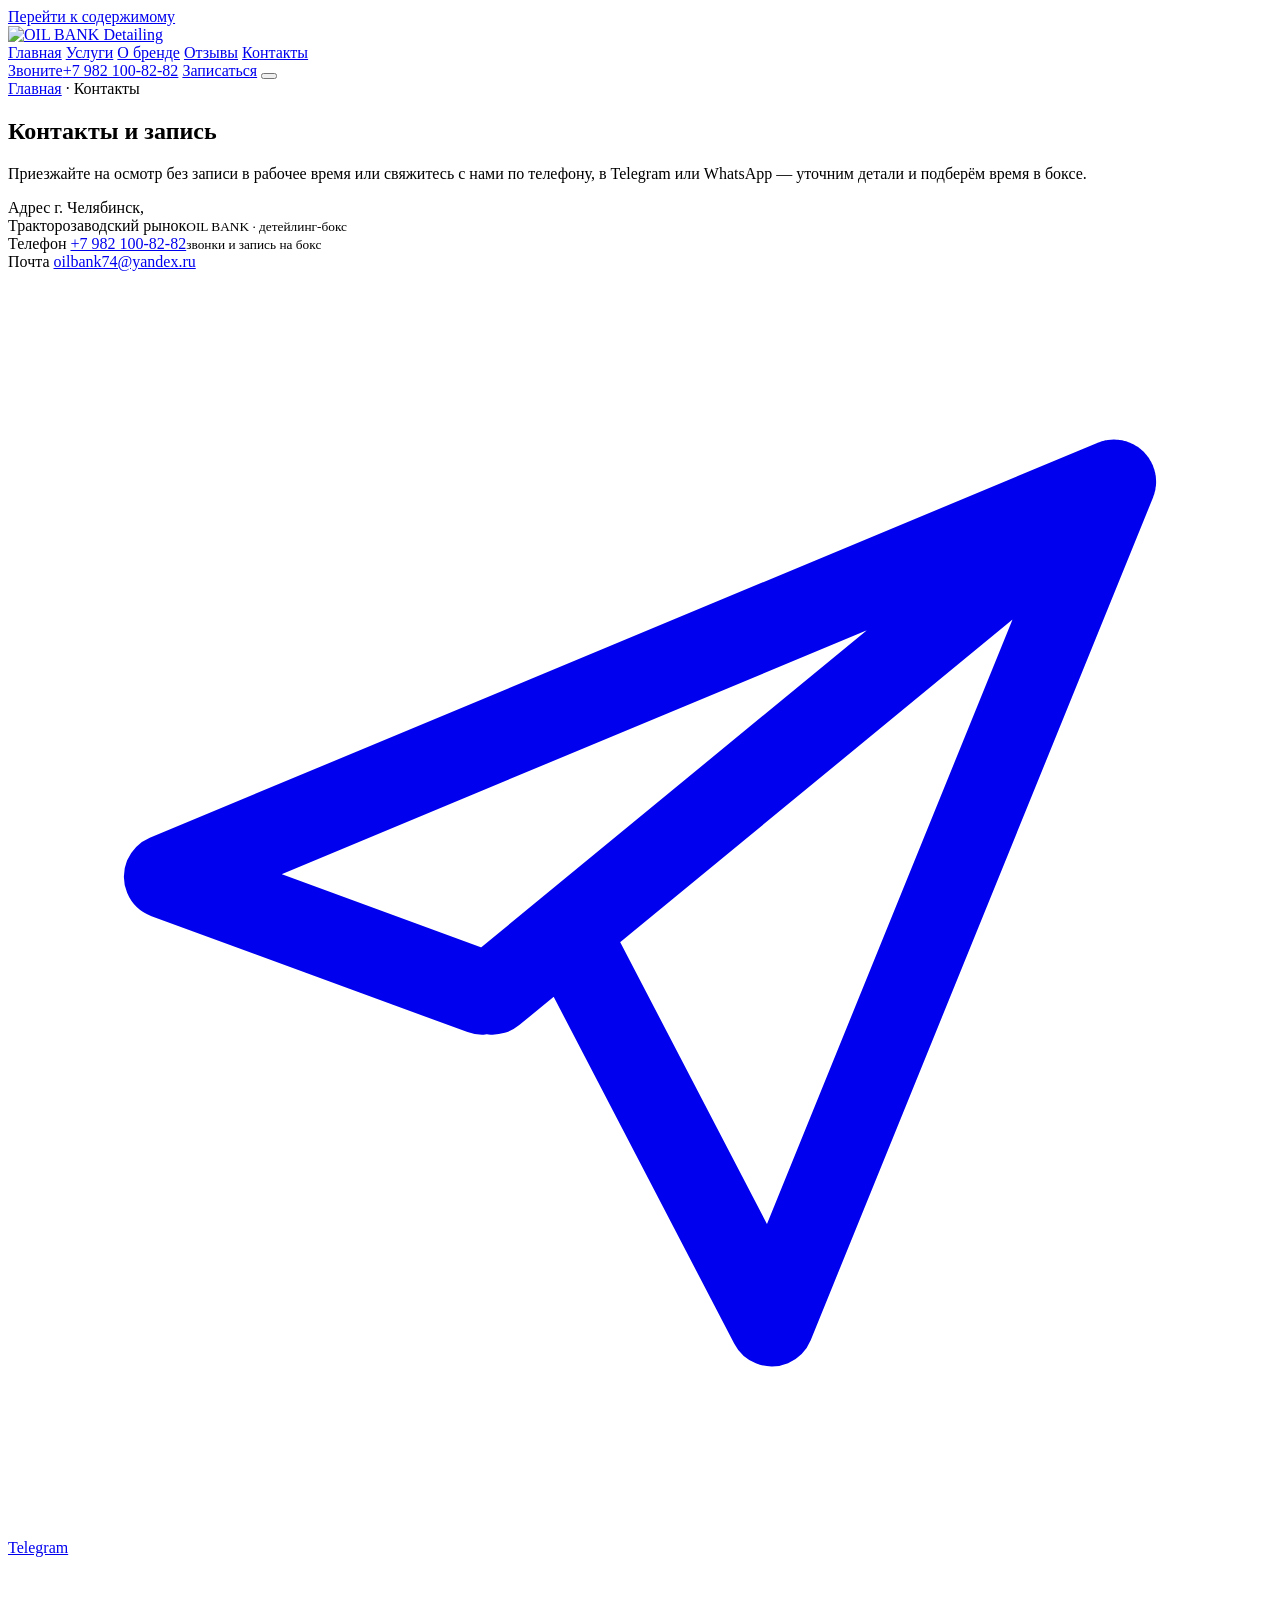
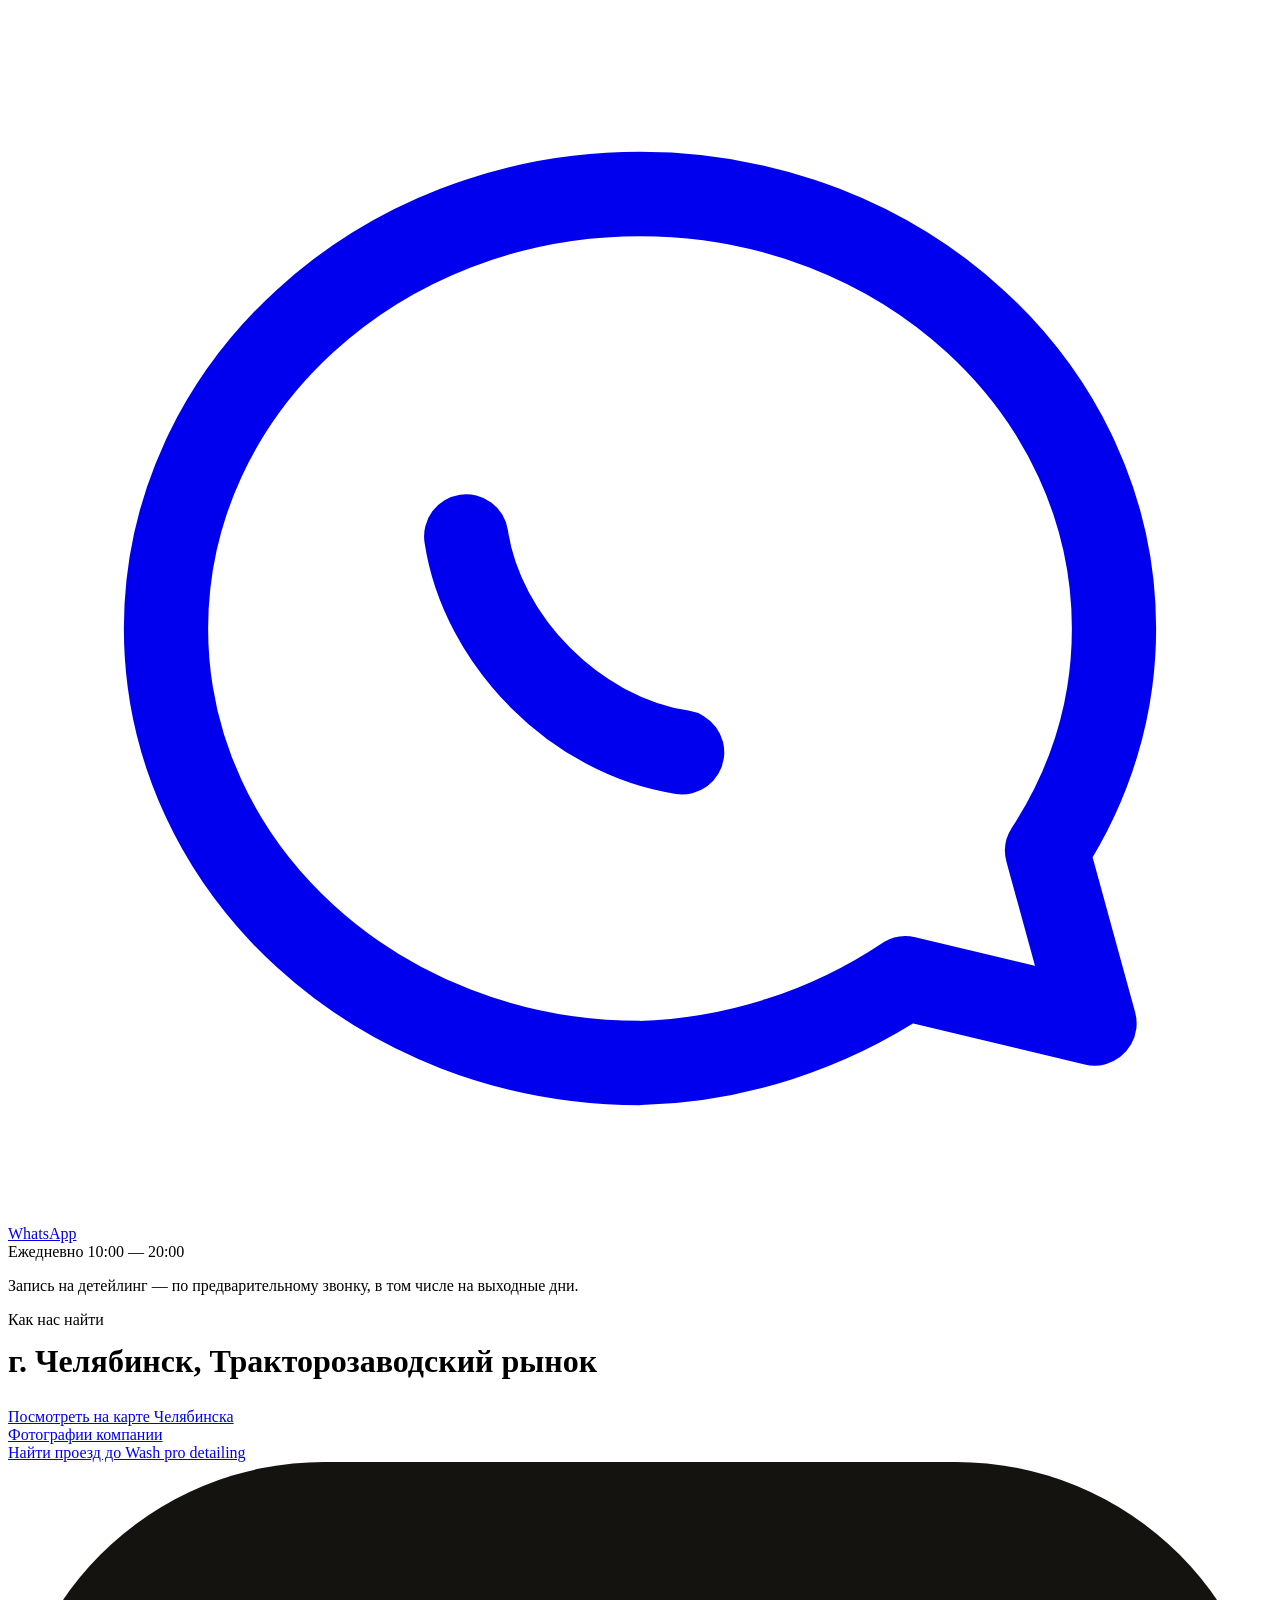
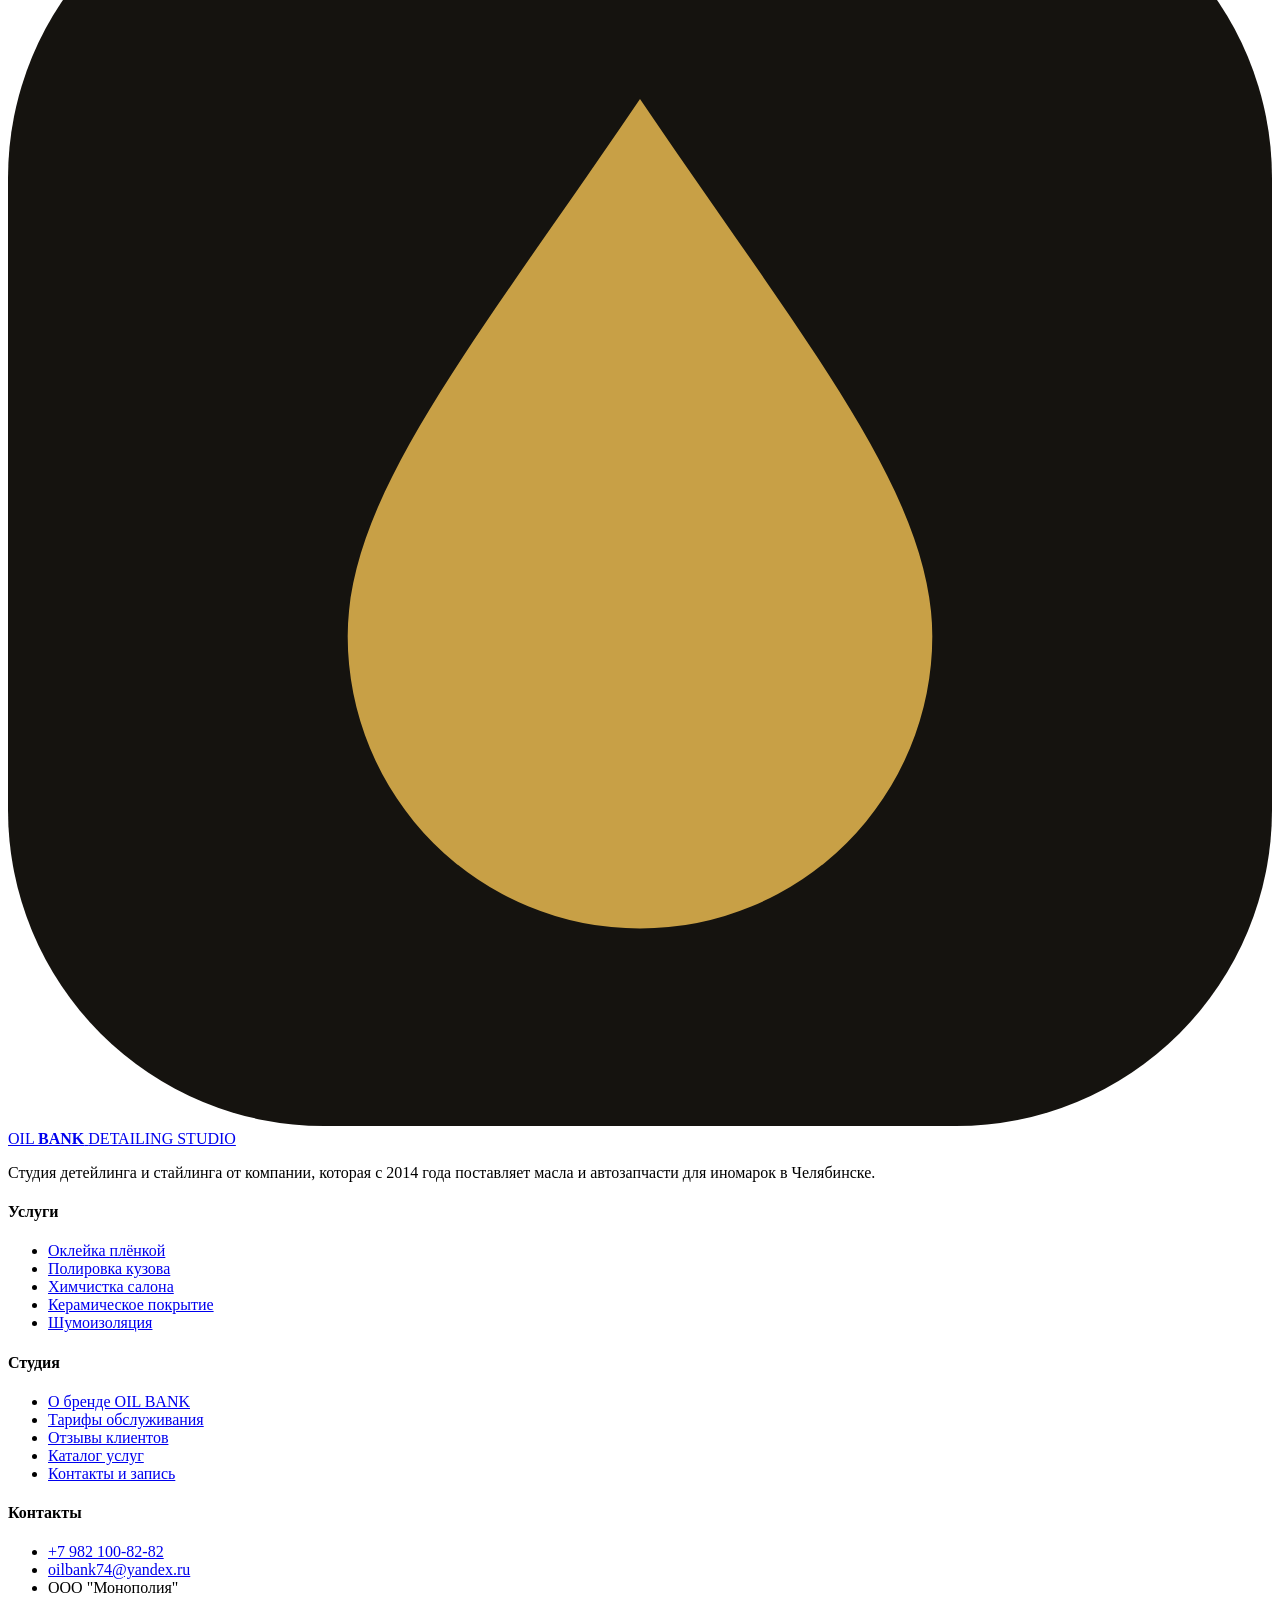
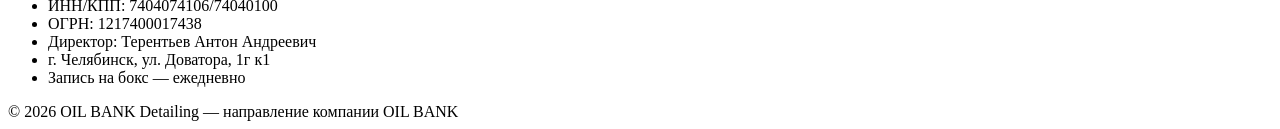
==== contacts.html @ 628fff21 "Add files via upload" ====
<!doctype html>
<html lang="ru">
<head>
<meta charset="UTF-8">
<meta name="viewport" content="width=device-width, initial-scale=1">
<title>Контакты и запись — OIL BANK Detailing, Челябинск</title>
<meta name="description" content="OIL BANK Detailing в Челябинске: адрес, телефон, режим работы и мессенджеры для записи на оклейку плёнкой, полировку, химчистку, керамику или шумоизоляцию.">
<link rel="icon" href="data:image/svg+xml,%3Csvg xmlns='http://www.w3.org/2000/svg' viewBox='0 0 32 32'%3E%3Crect width='32' height='32' rx='8' fill='%230a0a0b'/%3E%3Cpath d='M16 6c4.2 6.2 7.4 10 7.4 13.6a7.4 7.4 0 1 1-14.8 0C8.6 16 11.8 12.2 16 6Z' fill='%23c8a046'/%3E%3C/svg%3E">
<link rel="preconnect" href="https://fonts.googleapis.com">
<link rel="preconnect" href="https://fonts.gstatic.com" crossorigin>
<link href="https://fonts.googleapis.com/css2?family=Big+Shoulders+Display:wght@600;700;800&family=JetBrains+Mono:wght@400;500&family=Manrope:wght@400;500;600;700&display=swap" rel="stylesheet">
<link rel="stylesheet" href="css/style.css">
</head>
<body>
<a class="visually-hidden" href="#main">Перейти к содержимому</a>

<header class="site-header">
  <div class="container nav-row">
    <a class="brand" href="index.html" aria-label="OIL BANK Detailing — на главную">
      <img src="images/logo.jpg" alt="OIL BANK Detailing" class="brand-logo-img">
    </a>

    <nav class="main-nav" aria-label="Основная навигация">
      <a href="index.html">Главная</a>
      <a href="services.html">Услуги</a>
      <a href="index.html#heritage">О бренде</a>
      <a href="index.html#reviews">Отзывы</a>
      <a href="contacts.html" class="is-current">Контакты</a>
    </nav>

    <div class="head-actions">
      <a class="head-phone" href="tel:+79821008282"><span>Звоните</span>+7 982 100-82-82</a>
      <a class="btn btn-primary btn-small" href="#connect">Записаться</a>
      <button class="nav-toggle" aria-label="Открыть меню" aria-expanded="false">
        <span></span>
      </button>
    </div>
  </div>
</header>

<main id="main">

  <section class="page-hero">
    <div class="container">
      <span class="crumb"><a href="index.html">Главная</a> · Контакты</span>
      <h1>Контакты и запись</h1>
      <p class="lede">Приезжайте на осмотр без записи в рабочее время или свяжитесь с нами по телефону, в Telegram или WhatsApp — уточним детали и подберём время в боксе.</p>
    </div>
  </section>

  <section class="contacts-section">
    <div class="container contacts-grid">

      <div id="connect">
        <div class="contact-list">
          <div class="row">
            <span class="label">Адрес</span>
            <span class="val">г. Челябинск,<br>​Тракторозаводский рынок<small>OIL BANK · детейлинг-бокс</small></span>
          </div>
          <div class="row">
            <span class="label">Телефон</span>
            <span class="val"><a href="tel:+79821008282">+7 982 100-82-82</a><small>звонки и запись на бокс</small></span>
          </div>
          <div class="row">
            <span class="label">Почта</span>
            <span class="val"><a href="mailto:oilbank74@yandex.ru">oilbank74@yandex.ru</a></span>
          </div>
        </div>

        <div class="messenger-links">
          <a class="messenger-btn" href="https://t.me/+79821008282" target="_blank" rel="noopener" aria-label="Написать в Telegram">
            <svg viewBox="0 0 24 24" fill="none" aria-hidden="true"><path d="M21 4 3 11.5l6 2.2M21 4 14.5 20l-3.8-7.3M21 4 9.2 13.7" stroke="currentColor" stroke-width="1.6" stroke-linecap="round" stroke-linejoin="round"/></svg>
            <span>Telegram</span>
          </a>
          <a class="messenger-btn" href="https://wa.me/79821008282" target="_blank" rel="noopener" aria-label="Написать в WhatsApp">
            <svg viewBox="0 0 24 24" fill="none" aria-hidden="true"><path d="M12 21c-4.97 0-9-3.69-9-8.25S7.03 4.5 12 4.5s9 3.69 9 8.25c0 1.54-.46 2.98-1.27 4.22l.9 3.28-3.59-.86A9.6 9.6 0 0 1 12 21Z" stroke="currentColor" stroke-width="1.6" stroke-linejoin="round"/><path d="M8.7 11c.3 2 2.1 3.8 4.1 4.1" stroke="currentColor" stroke-width="1.6" stroke-linecap="round"/></svg>
            <span>WhatsApp</span>
          </a>
        </div>

        <div class="hours-table">
          <div class="row"><span class="day">Ежедневно </span><span class="time">10:00 — 20:00</span></div>
        </div>
        <p class="map-caption">Запись на детейлинг — по предварительному звонку, в том числе на выходные дни.</p>
      </div>

      <div class="contact-map-panel">
        <span class="eyebrow">Как нас найти</span>
        <h2 style="margin-top:14px;font-size:clamp(24px,3vw,32px);">г. Челябинск, ​Тракторозаводский рынок</h2>

        <div class="map-frame" style="margin-top:28px;">
          <a class="dg-widget-link" href="http://2gis.ru/chelyabinsk/firm/70000001047878276/center/61.456786,55.165104/zoom/16?utm_medium=widget-source&utm_campaign=firmsonmap&utm_source=bigMap">Посмотреть на карте Челябинска</a><div class="dg-widget-link"><a href="http://2gis.ru/chelyabinsk/firm/70000001047878276/photos/70000001047878276/center/61.456786,55.165104/zoom/17?utm_medium=widget-source&utm_campaign=firmsonmap&utm_source=photos">Фотографии компании</a></div><div class="dg-widget-link"><a href="http://2gis.ru/chelyabinsk/center/61.456786,55.165104/zoom/16/routeTab/rsType/bus/to/61.456786,55.165104╎Wash pro detailing?utm_medium=widget-source&utm_campaign=firmsonmap&utm_source=route">Найти проезд до Wash pro detailing</a></div><script charset="utf-8" src="https://widgets.2gis.com/js/DGWidgetLoader.js"></script><script charset="utf-8">new DGWidgetLoader({"width":640,"height":600,"borderColor":"#a3a3a3","pos":{"lat":55.165104,"lon":61.456786,"zoom":16},"opt":{"city":"chelyabinsk"},"org":[{"id":"70000001047878276"}]});</script><noscript style="color:#c00;font-size:16px;font-weight:bold;">Виджет карты использует JavaScript. Включите его в настройках вашего браузера.</noscript>
        </div>

    </div>
  </section>

</main>

<footer class="site-footer">
  <div class="container">
    <div class="footer-grid">
      <div class="footer-brand">
        <a class="brand" href="index.html" aria-label="OIL BANK Detailing — на главную">
          <svg class="brand-mark" viewBox="0 0 32 32" xmlns="http://www.w3.org/2000/svg" aria-hidden="true">
            <rect width="32" height="32" rx="8" fill="#15130f"/>
            <path d="M16 6c4.2 6.2 7.4 10 7.4 13.6a7.4 7.4 0 1 1-14.8 0C8.6 16 11.8 12.2 16 6Z" fill="#c8a046"/>
          </svg>
          <span class="brand-text">
            <span class="brand-name">OIL <b>BANK</b></span>
            <span class="brand-tag">DETAILING STUDIO</span>
          </span>
        </a>
        <p>Студия детейлинга и стайлинга от компании, которая с 2014 года поставляет масла и автозапчасти для иномарок в Челябинске.</p>
      </div>

      <div class="footer-col">
        <h4>Услуги</h4>
        <ul>
          <li><a href="services.html#wrap">Оклейка плёнкой</a></li>
          <li><a href="services.html#polish">Полировка кузова</a></li>
          <li><a href="services.html#dryclean">Химчистка салона</a></li>
          <li><a href="services.html#ceramic">Керамическое покрытие</a></li>
          <li><a href="services.html#sound">Шумоизоляция</a></li>
        </ul>
      </div>

      <div class="footer-col">
        <h4>Студия</h4>
        <ul>
          <li><a href="index.html#heritage">О бренде OIL BANK</a></li>
          <li><a href="index.html#tariffs">Тарифы обслуживания</a></li>
          <li><a href="index.html#reviews">Отзывы клиентов</a></li>
          <li><a href="services.html">Каталог услуг</a></li>
          <li><a href="contacts.html">Контакты и запись</a></li>
        </ul>
      </div>

      <div class="footer-col">
        <h4>Контакты</h4>
        <ul>
          <li class="accent"><a href="tel:+79821008282">+7 982 100-82-82</a></li>
          <li><a href="mailto:oilbank74@yandex.ru">oilbank74@yandex.ru</a></li>
          <li >ООО "Монополия"</li>
          <li>ИНН/КПП: 7404074106/74040100</li>
          <li>ОГРН: 1217400017438</li>
          <li>Директор: Терентьев Антон Андреевич</li>
          <li>г. Челябинск, ул. Доватора, 1г к1</li>
          <li>Запись на бокс — ежедневно</li>
        </ul>
      </div>
    </div>

    <div class="foot-bottom">
      <span>© <span data-year>2026</span> OIL BANK Detailing — направление компании OIL BANK</span>
    </div>
  </div>
</footer>

<script src="js/main.js"></script>
</body>
</html>
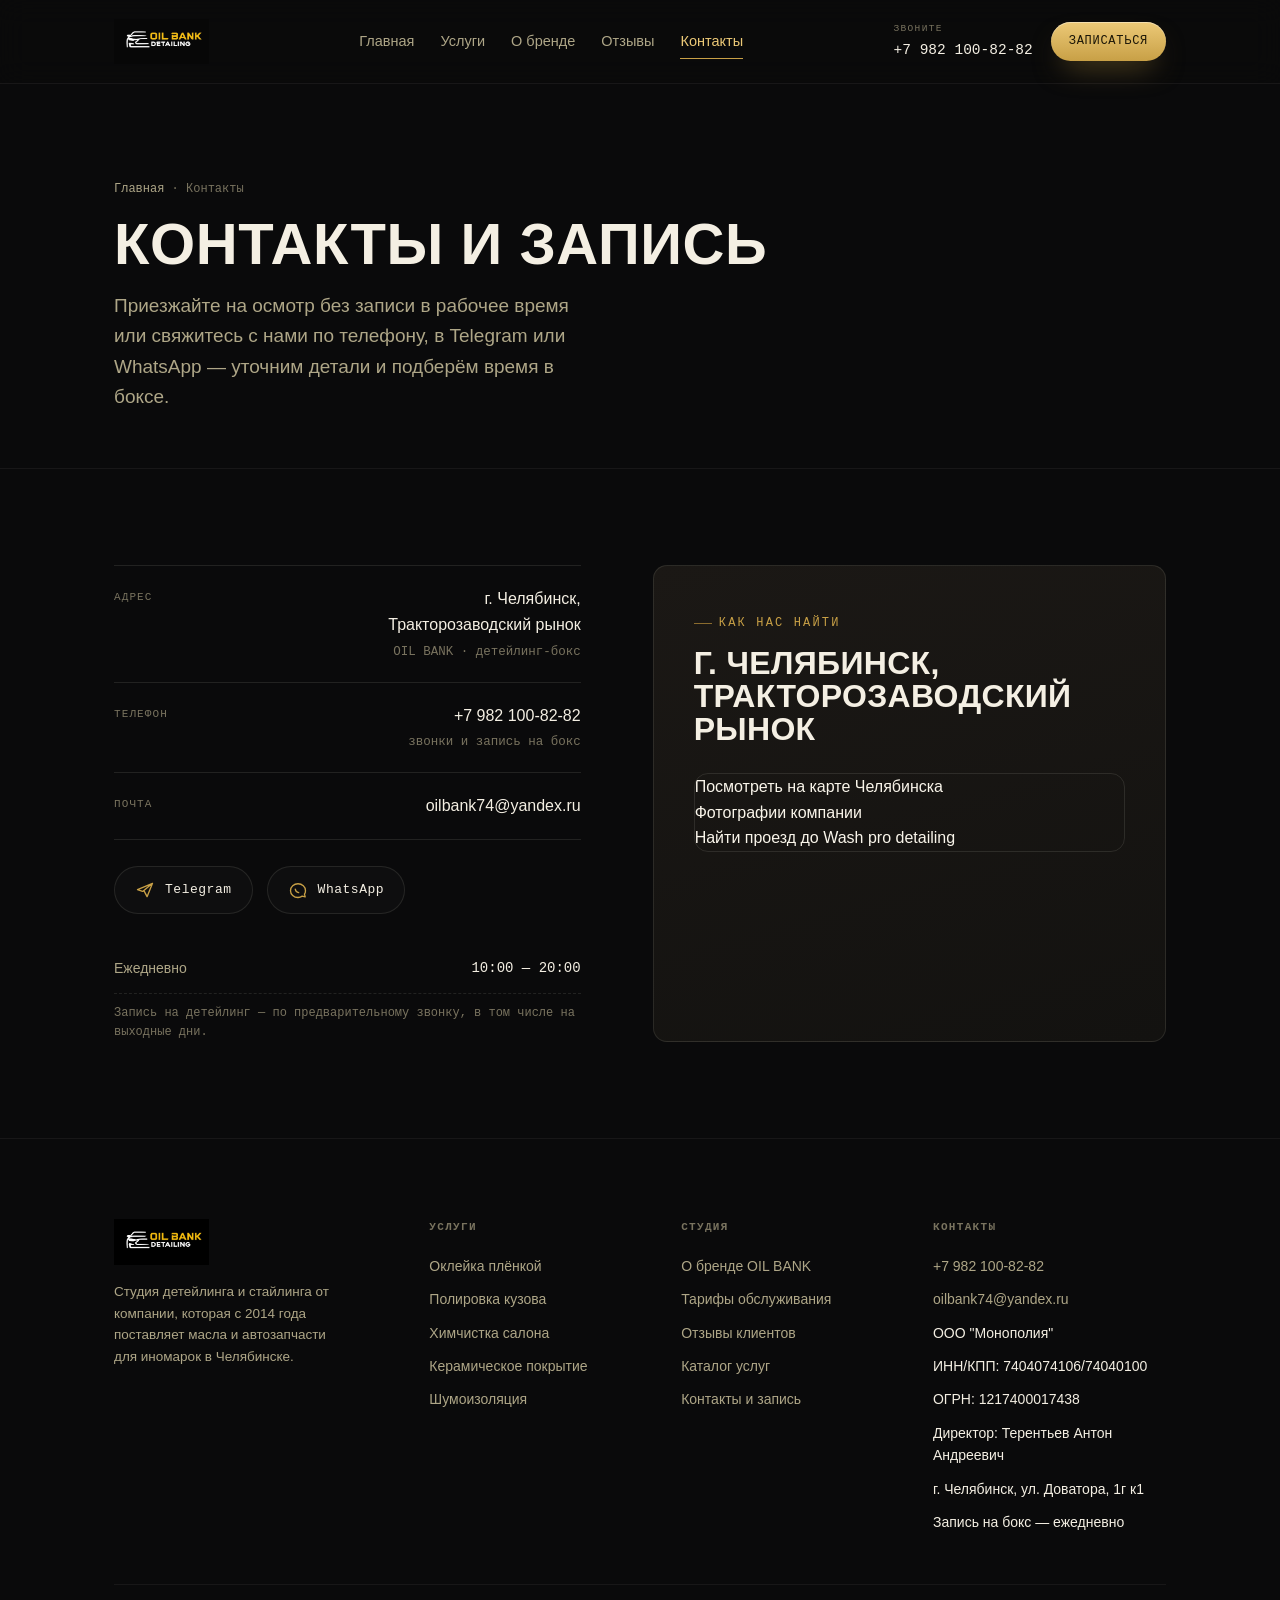
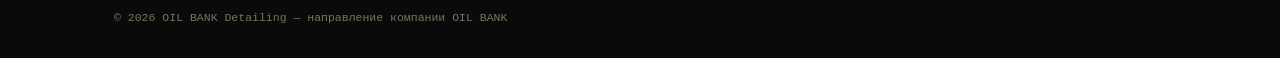
==== commit cf0cde21: "Replace SVG logo with image logo" ====
--- a/contacts.html
+++ b/contacts.html
@@ -102,14 +102,7 @@
     <div class="footer-grid">
       <div class="footer-brand">
         <a class="brand" href="index.html" aria-label="OIL BANK Detailing — на главную">
-          <svg class="brand-mark" viewBox="0 0 32 32" xmlns="http://www.w3.org/2000/svg" aria-hidden="true">
-            <rect width="32" height="32" rx="8" fill="#15130f"/>
-            <path d="M16 6c4.2 6.2 7.4 10 7.4 13.6a7.4 7.4 0 1 1-14.8 0C8.6 16 11.8 12.2 16 6Z" fill="#c8a046"/>
-          </svg>
-          <span class="brand-text">
-            <span class="brand-name">OIL <b>BANK</b></span>
-            <span class="brand-tag">DETAILING STUDIO</span>
-          </span>
+        <img src="images/logo.jpg" alt="OIL BANK Detailing" class="brand-logo-img">
         </a>
         <p>Студия детейлинга и стайлинга от компании, которая с 2014 года поставляет масла и автозапчасти для иномарок в Челябинске.</p>
       </div>
--- a/css/style.css
+++ b/css/style.css
@@ -0,0 +1,891 @@
+/* =================================================================
+   OIL BANK DETAILING — design tokens & components
+   Palette: near-black ground + brass/gold accent + warm bone ink
+   Type: Big Shoulders Display (display) / Manrope (body) / JetBrains Mono (utility)
+================================================================= */
+
+:root{
+  /* color */
+  --bg:        #0a0a0b;
+  --bg-1:      #131210;
+  --bg-2:      #1b1815;
+  --bg-2-soft: #211d18;
+  --ink:       #f4efe3;
+  --ink-dim:   #aea687;
+  --ink-faint: #79735f;
+  --line:      rgba(244,239,227,0.10);
+  --line-soft: rgba(244,239,227,0.06);
+  --gold:      #c8a046;
+  --gold-dim:  #8a6b2e;
+  --gold-bright:#ecc977;
+  --gold-ink:  #1b1607; /* text on gold */
+  --ok:        #7f9a73;
+
+  /* type */
+  --f-display: "Big Shoulders Display", "Arial Narrow", sans-serif;
+  --f-body: "Manrope", -apple-system, "Segoe UI", sans-serif;
+  --f-mono: "JetBrains Mono", ui-monospace, "SFMono-Regular", Menlo, monospace;
+
+  /* layout */
+  --container: 1180px;
+  --gutter: clamp(20px, 5vw, 64px);
+  --radius: 14px;
+  --radius-sm: 8px;
+  --header-h: 84px;
+
+  /* motion */
+  --ease: cubic-bezier(.2,.7,.2,1);
+}
+
+/* ---------- reset ---------- */
+*,*::before,*::after{box-sizing:border-box;}
+html{scroll-behavior:smooth;}
+body,h1,h2,h3,h4,p,figure,ul,ol{margin:0;}
+ul,ol{padding:0;list-style:none;}
+img,svg{display:block;max-width:100%;}
+a{color:inherit;text-decoration:none;}
+button{font:inherit;color:inherit;background:none;border:0;cursor:pointer;}
+input,textarea,select{font:inherit;color:inherit;}
+
+@media (prefers-reduced-motion: reduce){
+  *{animation-duration:.001ms !important;animation-iteration-count:1 !important;transition-duration:.001ms !important;scroll-behavior:auto !important;}
+}
+
+html,body{background:var(--bg);color:var(--ink);}
+body{
+  font-family:var(--f-body);
+  font-size:16px;
+  line-height:1.6;
+  -webkit-font-smoothing:antialiased;
+  overflow-x:hidden;
+}
+
+/* faint grain / vignette so the black never looks flat */
+body::before{
+  content:"";
+  position:fixed;inset:0;
+  pointer-events:none;
+  z-index:0;
+  background:
+    radial-gradient(ellipse 900px 600px at 85% -10%, rgba(200,160,70,.10), transparent 60%),
+    radial-gradient(ellipse 700px 500px at -10% 110%, rgba(200,160,70,.06), transparent 60%);
+}
+
+main,header,footer{position:relative;z-index:1;}
+
+:focus-visible{outline:2px solid var(--gold-bright);outline-offset:3px;border-radius:4px;}
+
+.container{
+  max-width:var(--container);
+  margin-inline:auto;
+  padding-inline:var(--gutter);
+}
+
+.visually-hidden{
+  position:absolute !important;width:1px;height:1px;overflow:hidden;
+  clip:rect(0 0 0 0);white-space:nowrap;
+}
+
+/* ---------- type helpers ---------- */
+.eyebrow{
+  font-family:var(--f-mono);
+  font-size:12px;
+  letter-spacing:.18em;
+  text-transform:uppercase;
+  color:var(--gold);
+  display:inline-flex;
+  align-items:center;
+  gap:.6em;
+}
+.eyebrow::before{
+  content:"";
+  width:18px;height:1px;
+  background:var(--gold-dim);
+  display:inline-block;
+}
+
+h1,h2,h3,.h-display{
+  font-family:var(--f-display);
+  font-weight:700;
+  text-transform:uppercase;
+  letter-spacing:.01em;
+  line-height:1.02;
+  color:var(--ink);
+}
+
+h1{font-size:clamp(40px, 6.2vw, 76px);}
+h2{font-size:clamp(30px, 4vw, 48px);}
+h3{font-size:clamp(20px, 2.4vw, 26px);}
+
+.lede{
+  font-size:clamp(16px, 1.6vw, 19px);
+  color:var(--ink-dim);
+  max-width:46ch;
+}
+
+.section-head{
+  display:flex;
+  flex-wrap:wrap;
+  align-items:flex-end;
+  justify-content:space-between;
+  gap:24px;
+  margin-bottom:44px;
+}
+.section-head h2{margin-top:14px;}
+.section-head .lede{margin-top:14px;max-width:34ch;}
+
+.gold{color:var(--gold);}
+.mono{font-family:var(--f-mono);}
+
+/* ---------- buttons ---------- */
+.btn{
+  display:inline-flex;
+  align-items:center;
+  gap:10px;
+  padding:15px 26px;
+  border-radius:999px;
+  font-family:var(--f-mono);
+  font-size:13px;
+  letter-spacing:.06em;
+  text-transform:uppercase;
+  white-space:nowrap;
+  transition:transform .25s var(--ease), box-shadow .25s var(--ease), background .25s var(--ease), border-color .25s var(--ease);
+}
+.btn-primary{
+  background:linear-gradient(180deg, var(--gold-bright), var(--gold));
+  color:var(--gold-ink);
+  box-shadow:0 1px 0 rgba(255,255,255,.4) inset, 0 14px 30px -12px rgba(200,160,70,.55);
+}
+.btn-primary:hover{transform:translateY(-2px);box-shadow:0 1px 0 rgba(255,255,255,.5) inset, 0 18px 34px -10px rgba(200,160,70,.7);}
+.btn-ghost{
+  border:1px solid var(--line);
+  color:var(--ink);
+  background:rgba(244,239,227,.02);
+}
+.btn-ghost:hover{border-color:var(--gold-dim);color:var(--gold-bright);}
+.btn-small{padding:10px 18px;font-size:12px;}
+.btn-block{width:100%;justify-content:center;}
+.btn-arrow::after{content:"→";transition:transform .2s var(--ease);}
+.btn-arrow:hover::after{transform:translateX(3px);}
+
+.link-arrow{
+  font-family:var(--f-mono);
+  font-size:13px;
+  letter-spacing:.04em;
+  color:var(--ink-dim);
+  display:inline-flex;
+  gap:8px;
+  align-items:center;
+  border-bottom:1px solid transparent;
+  padding-bottom:2px;
+  transition:color .2s, border-color .2s;
+}
+.link-arrow:hover{color:var(--gold-bright);border-color:var(--gold-dim);}
+
+/* =================================================================
+   HEADER
+================================================================= */
+.site-header{
+  position:sticky;top:0;z-index:50;
+  height:var(--header-h);
+  display:flex;align-items:center;
+  background:rgba(10,10,11,.7);
+  backdrop-filter:blur(14px);
+  border-bottom:1px solid var(--line-soft);
+  transition:background .3s, border-color .3s;
+}
+.site-header.is-scrolled{background:rgba(10,10,11,.92);border-color:var(--line);}
+
+.nav-row{
+  width:100%;
+  display:flex;
+  align-items:center;
+  justify-content:space-between;
+  gap:24px;
+}
+
+.brand{display:flex;align-items:center;gap:10px;flex-shrink:0;}
+.brand-mark{width:30px;height:30px;flex-shrink:0;}
+.brand-text{display:flex;flex-direction:column;line-height:1;}
+.brand-name{
+  font-family:var(--f-display);
+  font-size:20px;
+  font-weight:700;
+  letter-spacing:.03em;
+  color:var(--ink);
+}
+.brand-name b{color:var(--gold);font-weight:700;}
+.brand-tag{
+  font-family:var(--f-mono);
+  font-size:9.5px;
+  letter-spacing:.28em;
+  color:var(--ink-faint);
+  margin-top:3px;
+}
+
+.main-nav{display:flex;align-items:center;gap:26px;}
+.main-nav a{
+  font-size:14.5px;
+  color:var(--ink-dim);
+  position:relative;
+  padding:6px 0;
+  transition:color .2s;
+}
+.main-nav a:hover{color:var(--ink);}
+.main-nav a.is-current{color:var(--gold-bright);}
+.main-nav a.is-current::after{
+  content:"";position:absolute;left:0;right:0;bottom:0;height:1px;background:var(--gold);
+}
+
+.head-actions{display:flex;align-items:center;gap:18px;flex-shrink:0;}
+.head-phone{
+  font-family:var(--f-mono);
+  font-size:14.5px;
+  color:var(--ink);
+  white-space:nowrap;
+}
+.head-phone span{display:block;font-size:9.5px;color:var(--ink-faint);letter-spacing:.14em;text-transform:uppercase;margin-bottom:2px;}
+
+.nav-toggle{
+  display:none;
+  width:38px;height:38px;
+  border:1px solid var(--line);
+  border-radius:8px;
+  align-items:center;justify-content:center;
+  flex-shrink:0;
+}
+.nav-toggle span,.nav-toggle span::before,.nav-toggle span::after{
+  content:"";display:block;width:16px;height:1.4px;background:var(--ink);position:relative;transition:transform .25s, opacity .25s;
+}
+.nav-toggle span::before{position:absolute;top:-5px;}
+.nav-toggle span::after{position:absolute;top:5px;}
+.nav-toggle[aria-expanded="true"] span{background:transparent;}
+.nav-toggle[aria-expanded="true"] span::before{transform:rotate(45deg);top:0;}
+.nav-toggle[aria-expanded="true"] span::after{transform:rotate(-45deg);top:0;}
+
+/* ---------- ticker ---------- */
+.ticker{
+  border-bottom:1px solid var(--line-soft);
+  background:var(--bg-1);
+  overflow:hidden;
+  white-space:nowrap;
+}
+.ticker-track{
+  display:inline-flex;
+  width:max-content;
+  animation:ticker 38s linear infinite;
+}
+@keyframes ticker{from{transform:translateX(0);}to{transform:translateX(-50%);}}
+.ticker-item{
+  font-family:var(--f-mono);
+  font-size:12.5px;
+  letter-spacing:.04em;
+  color:var(--ink-dim);
+  padding:11px 28px;
+  display:inline-flex;
+  gap:10px;
+  align-items:center;
+  border-right:1px solid var(--line-soft);
+}
+.ticker-item b{color:var(--gold);font-weight:500;}
+.ticker:hover .ticker-track{animation-play-state:paused;}
+
+/* =================================================================
+   HERO
+================================================================= */
+.hero{
+  padding:clamp(64px,9vw,120px) 0 clamp(56px,7vw,90px);
+  border-bottom:1px solid var(--line-soft);
+  position:relative;
+}
+.hero-grid{
+  display:grid;
+  grid-template-columns:1.35fr 1fr;
+  gap:clamp(36px,6vw,80px);
+  align-items:start;
+}
+.hero h1{margin-top:18px;}
+.hero h1 em{
+  font-style:normal;
+  color:var(--gold);
+}
+.hero .lede{margin-top:22px;font-size:clamp(16px,1.5vw,18.5px);}
+.hero-ctas{display:flex;gap:16px;margin-top:34px;flex-wrap:wrap;}
+
+.statement{
+  background:linear-gradient(165deg, var(--bg-2), var(--bg-1));
+  border:1px solid var(--line);
+  border-radius:var(--radius);
+  padding:26px 26px 22px;
+  margin-top:6px;
+}
+.statement-head{
+  display:flex;justify-content:space-between;align-items:baseline;
+  border-bottom:1px solid var(--line);
+  padding-bottom:14px;margin-bottom:6px;
+}
+.statement-head .eyebrow{font-size:10.5px;}
+.statement-head time{font-family:var(--f-mono);font-size:11px;color:var(--ink-faint);}
+.statement-row{
+  display:flex;align-items:baseline;gap:8px;
+  padding:13px 0;
+  border-bottom:1px dashed var(--line);
+}
+.statement-row:last-child{border-bottom:0;}
+.statement-row .label{font-size:13.5px;color:var(--ink-dim);white-space:nowrap;}
+.statement-row .fill{flex:1;border-bottom:1px dotted var(--line);transform:translateY(-4px);}
+.statement-row .value{font-family:var(--f-mono);font-size:14px;color:var(--gold-bright);white-space:nowrap;}
+
+/* =================================================================
+   HERITAGE BAND
+================================================================= */
+.heritage{
+  padding:clamp(56px,8vw,96px) 0;
+  border-bottom:1px solid var(--line-soft);
+}
+.heritage-grid{
+  display:grid;grid-template-columns:.9fr 1.1fr;gap:clamp(32px,6vw,72px);align-items:center;
+}
+.heritage h2{margin-top:14px;font-size:clamp(28px,3.6vw,40px);}
+.heritage-figure{
+  font-family:var(--f-mono);
+  font-size:clamp(64px,9vw,108px);
+  color:var(--gold);
+  line-height:1;
+  letter-spacing:-.02em;
+}
+.heritage-figure span{display:block;font-family:var(--f-body);font-size:13px;letter-spacing:.1em;text-transform:uppercase;color:var(--ink-faint);margin-top:10px;}
+.heritage-text p{margin-top:18px;color:var(--ink-dim);max-width:54ch;}
+.heritage-stats{display:flex;gap:36px;margin-top:30px;flex-wrap:wrap;}
+.heritage-stats div b{display:block;font-family:var(--f-mono);font-size:22px;color:var(--gold-bright);}
+.heritage-stats div span{font-size:12px;color:var(--ink-faint);}
+
+/* =================================================================
+   SERVICES GRID (home teaser + services page)
+================================================================= */
+.services-section{padding:clamp(64px,9vw,110px) 0;border-bottom:1px solid var(--line-soft);}
+.svc-grid{
+  display:grid;
+  grid-template-columns:repeat(3,1fr);
+  gap:1px;
+  background:var(--line);
+  border:1px solid var(--line);
+  border-radius:var(--radius);
+  overflow:hidden;
+}
+.svc-card{
+  background:var(--bg-1);
+  padding:32px 28px;
+  display:flex;flex-direction:column;
+  min-height:280px;
+  transition:background .25s var(--ease);
+}
+.svc-card:hover{background:var(--bg-2);}
+.svc-icon{width:40px;height:40px;color:var(--gold);margin-bottom:18px;}
+.svc-card h3{font-size:21px;}
+.svc-card p{color:var(--ink-dim);font-size:14.5px;margin-top:10px;flex:1;}
+.svc-foot{
+  display:flex;align-items:center;justify-content:space-between;
+  margin-top:20px;padding-top:16px;border-top:1px solid var(--line);
+}
+.svc-price{font-family:var(--f-mono);font-size:13px;color:var(--ink-dim);}
+.svc-price b{color:var(--gold-bright);font-weight:500;}
+
+/* =================================================================
+   TRUST GRID
+================================================================= */
+.trust-section{padding:clamp(56px,8vw,96px) 0;border-bottom:1px solid var(--line-soft);}
+.trust-grid{
+  display:grid;
+  grid-template-columns:repeat(4,1fr);
+  gap:1px;
+  background:var(--line);
+  border:1px solid var(--line);
+  border-radius:var(--radius);
+  overflow:hidden;
+}
+.trust-item{
+  background:var(--bg-1);
+  padding:32px 28px;
+  display:flex;flex-direction:column;
+  transition:background .25s var(--ease);
+}
+.trust-item:hover{background:var(--bg-2);}
+.trust-item .svc-icon{width:30px;height:30px;margin-bottom:16px;}
+.trust-item h3{font-size:16px;text-transform:none;letter-spacing:0;font-family:var(--f-body);font-weight:700;}
+.trust-item p{margin-top:10px;font-size:13.5px;color:var(--ink-dim);}
+
+/* =================================================================
+   PROCESS
+================================================================= */
+.process-section{padding:clamp(56px,8vw,96px) 0;border-bottom:1px solid var(--line-soft);}
+.process-grid{display:grid;grid-template-columns:repeat(4,1fr);gap:28px;}
+.process-step{position:relative;padding-top:30px;}
+.process-step::before{
+  content:"";position:absolute;top:0;left:0;width:100%;height:1px;background:var(--line);
+}
+.process-step::after{
+  content:"";position:absolute;top:-1px;left:0;width:34px;height:2px;background:var(--gold);
+}
+.process-num{font-family:var(--f-mono);color:var(--gold);font-size:13px;letter-spacing:.05em;}
+.process-step h3{font-size:18px;margin-top:10px;text-transform:none;letter-spacing:0;font-family:var(--f-body);font-weight:700;}
+.process-step p{margin-top:8px;font-size:13.5px;color:var(--ink-dim);}
+
+/* =================================================================
+   TARIFFS — bank-card signature
+================================================================= */
+.tariff-section{padding:clamp(64px,9vw,110px) 0;border-bottom:1px solid var(--line-soft);}
+.tariff-grid{display:grid;grid-template-columns:repeat(3,1fr);gap:26px;}
+.tariff{display:flex;flex-direction:column;}
+.tariff-card{
+  border-radius:16px;
+  padding:24px 24px 22px;
+  position:relative;
+  background:linear-gradient(150deg, #221e18 0%, #15130f 60%, #0d0c0a 100%);
+  border:1px solid var(--line);
+  box-shadow:0 24px 40px -28px rgba(0,0,0,.7);
+  overflow:hidden;
+  isolation:isolate;
+}
+.tariff-card::before{
+  content:"";position:absolute;inset:0;z-index:-1;
+  background:radial-gradient(420px 200px at 110% -10%, rgba(200,160,70,.20), transparent 60%);
+}
+.tariff--featured .tariff-card{
+  background:linear-gradient(150deg, #3a2f17 0%, #221c10 55%, #14110a 100%);
+  border-color:var(--gold-dim);
+  box-shadow:0 28px 50px -26px rgba(200,160,70,.35);
+}
+.tariff-badge{
+  position:absolute;top:18px;right:20px;
+  font-family:var(--f-mono);font-size:10px;letter-spacing:.1em;text-transform:uppercase;
+  color:var(--gold-bright);
+  border:1px solid var(--gold-dim);
+  border-radius:999px;padding:5px 10px;
+}
+.chip{width:34px;height:24px;color:var(--gold-bright);opacity:.9;}
+.tariff-name{
+  font-family:var(--f-mono);font-size:11px;letter-spacing:.18em;text-transform:uppercase;color:var(--ink-faint);
+  margin-top:20px;
+}
+.tariff-title{font-family:var(--f-display);font-size:26px;text-transform:uppercase;color:var(--ink);margin-top:4px;}
+.tariff-number{
+  font-family:var(--f-mono);font-size:14px;letter-spacing:.12em;color:var(--ink-dim);margin-top:18px;
+}
+.tariff-bottom{display:flex;justify-content:space-between;align-items:flex-end;margin-top:18px;}
+.tariff-price{font-family:var(--f-mono);font-size:20px;color:var(--gold-bright);}
+.tariff-price span{display:block;font-size:10px;letter-spacing:.1em;color:var(--ink-faint);text-transform:uppercase;margin-bottom:4px;}
+.tariff-valid{font-family:var(--f-mono);font-size:11px;color:var(--ink-faint);text-align:right;}
+.tariff-list{margin-top:22px;display:flex;flex-direction:column;gap:11px;flex:1;}
+.tariff-list li{display:flex;gap:10px;font-size:14px;color:var(--ink-dim);align-items:flex-start;}
+.tariff-list li svg{width:15px;height:15px;color:var(--gold);flex-shrink:0;margin-top:3px;}
+.tariff .btn{margin-top:22px;}
+
+/* =================================================================
+   CTA BAND + FORM
+================================================================= */
+.cta-band{padding:clamp(64px,9vw,110px) 0;}
+.cta-grid{
+  display:grid;grid-template-columns:1fr .9fr;gap:clamp(32px,6vw,72px);
+  background:linear-gradient(135deg, var(--bg-2), var(--bg-1));
+  border:1px solid var(--line);
+  border-radius:20px;
+  padding:clamp(32px,5vw,56px);
+}
+.cta-grid h2{font-size:clamp(26px,3.2vw,36px);}
+.cta-grid .lede{margin-top:16px;}
+.cta-points{margin-top:26px;display:flex;flex-direction:column;gap:12px;}
+.cta-points li{display:flex;gap:10px;font-size:14px;color:var(--ink-dim);}
+.cta-points svg{width:16px;height:16px;color:var(--gold);flex-shrink:0;margin-top:2px;}
+
+.form-field{margin-bottom:16px;}
+.form-field label{
+  display:block;font-family:var(--f-mono);font-size:11px;letter-spacing:.08em;text-transform:uppercase;color:var(--ink-faint);margin-bottom:8px;
+}
+.form-field input,.form-field textarea,.form-field select{
+  width:100%;
+  background:rgba(244,239,227,.04);
+  border:1px solid var(--line);
+  border-radius:var(--radius-sm);
+  padding:13px 14px;
+  color:var(--ink);
+  font-size:14.5px;
+  transition:border-color .2s, background .2s;
+}
+.form-field select{appearance:none;background-image:linear-gradient(45deg, transparent 50%, var(--ink-dim) 50%), linear-gradient(135deg, var(--ink-dim) 50%, transparent 50%);background-position:calc(100% - 18px) center, calc(100% - 13px) center;background-size:5px 5px, 5px 5px;background-repeat:no-repeat;}
+.form-field input::placeholder,.form-field textarea::placeholder{color:var(--ink-faint);}
+.form-field input:focus,.form-field textarea:focus,.form-field select:focus{border-color:var(--gold-dim);background:rgba(244,239,227,.06);}
+.form-row{display:grid;grid-template-columns:1fr 1fr;gap:14px;}
+.form-consent{font-size:12px;color:var(--ink-faint);margin-top:4px;line-height:1.5;}
+.form-consent a{color:var(--ink-dim);border-bottom:1px dotted var(--ink-faint);}
+.form-success{
+  display:none;
+  border:1px solid var(--ok);
+  background:rgba(127,154,115,.08);
+  border-radius:var(--radius-sm);
+  padding:16px;
+  font-size:13.5px;
+  color:#cfe0c6;
+  margin-top:16px;
+}
+.form-success.is-visible{display:block;}
+form.is-sent .form-fields{display:none;}
+
+/* ---------- simple closing banner (services page) ---------- */
+.end-cta{padding:0 0 clamp(64px,9vw,110px);}
+.end-cta .panel{
+  background:linear-gradient(135deg, var(--bg-2), var(--bg-1));
+  border:1px solid var(--line);border-radius:20px;
+  padding:clamp(34px,6vw,56px);text-align:center;
+}
+.end-cta h2{font-size:clamp(26px,3.4vw,38px);}
+.end-cta p.lede{margin:16px auto 30px;max-width:48ch;}
+.end-cta .btns{display:flex;gap:16px;justify-content:center;flex-wrap:wrap;}
+
+/* =================================================================
+   FOOTER
+================================================================= */
+.site-footer{border-top:1px solid var(--line-soft);padding:clamp(48px,7vw,80px) 0 30px;}
+.footer-grid{
+  display:grid;grid-template-columns:1.3fr 1fr 1fr 1.1fr;gap:40px;
+  padding-bottom:40px;border-bottom:1px solid var(--line-soft);
+}
+.footer-brand p{margin-top:16px;color:var(--ink-dim);font-size:13.5px;max-width:30ch;}
+.footer-col h4{
+  font-family:var(--f-mono);font-size:11px;letter-spacing:.12em;text-transform:uppercase;color:var(--ink-faint);margin-bottom:18px;
+}
+.footer-col li{margin-bottom:11px;font-size:14px;}
+.footer-col a{color:var(--ink-dim);transition:color .2s;}
+.footer-col a:hover{color:var(--gold-bright);}
+.footer-col .accent{color:var(--ink);}
+.foot-bottom{
+  display:flex;justify-content:space-between;align-items:center;flex-wrap:wrap;gap:14px;
+  padding-top:24px;
+  font-family:var(--f-mono);font-size:11.5px;color:var(--ink-faint);
+}
+
+/* =================================================================
+   PAGE HERO (services / contacts)
+================================================================= */
+.page-hero{padding:clamp(54px,8vw,90px) 0 clamp(40px,5vw,56px);border-bottom:1px solid var(--line-soft);}
+.page-hero .crumb{font-family:var(--f-mono);font-size:12px;color:var(--ink-faint);}
+.page-hero .crumb a{color:var(--ink-dim);}
+.page-hero .crumb a:hover{color:var(--gold-bright);}
+.page-hero h1{margin-top:14px;font-size:clamp(34px,5vw,58px);}
+.page-hero .lede{margin-top:18px;}
+
+/* ---------- subnav pills (services page) ---------- */
+.subnav-wrap{
+  position:sticky;top:var(--header-h);z-index:40;
+  background:rgba(10,10,11,.92);
+  backdrop-filter:blur(10px);
+  border-bottom:1px solid var(--line-soft);
+}
+.subnav{display:flex;gap:8px;padding:14px 0;overflow-x:auto;scrollbar-width:none;}
+.subnav::-webkit-scrollbar{display:none;}
+.subnav a{
+  font-family:var(--f-mono);font-size:12.5px;letter-spacing:.03em;white-space:nowrap;
+  padding:9px 16px;border-radius:999px;border:1px solid var(--line);color:var(--ink-dim);
+  transition:border-color .2s, color .2s, background .2s;
+}
+.subnav a:hover{color:var(--ink);border-color:var(--ink-faint);}
+.subnav a.is-active{background:var(--gold);color:var(--gold-ink);border-color:var(--gold);}
+
+/* ---------- service detail sections ---------- */
+.svc-detail{
+  padding:clamp(56px,8vw,96px) 0;
+  border-bottom:1px solid var(--line-soft);
+  scroll-margin-top:calc(var(--header-h) + 64px);
+}
+.svc-detail-grid{display:grid;grid-template-columns:1fr 1fr;gap:clamp(36px,6vw,80px);align-items:start;}
+.svc-detail .eyebrow{margin-bottom:14px;}
+.svc-detail h2{font-size:clamp(28px,3.6vw,42px);}
+.svc-detail .lede{margin-top:16px;max-width:46ch;}
+.svc-variants{margin-top:28px;display:flex;flex-wrap:wrap;gap:10px;}
+.svc-variants span{
+  font-family:var(--f-mono);font-size:12.5px;color:var(--ink-dim);
+  border:1px solid var(--line);border-radius:999px;padding:8px 14px;
+}
+.svc-detail .btn{margin-top:30px;}
+
+.price-table{border:1px solid var(--line);border-radius:var(--radius);overflow:hidden;}
+.price-table-head{
+  display:flex;justify-content:space-between;
+  padding:16px 22px;background:var(--bg-2);
+  font-family:var(--f-mono);font-size:11px;letter-spacing:.1em;text-transform:uppercase;color:var(--ink-faint);
+}
+.price-row{
+  display:flex;justify-content:space-between;gap:16px;
+  padding:17px 22px;border-top:1px solid var(--line);
+}
+.price-row:nth-child(odd){background:rgba(244,239,227,.015);}
+.price-row .item{font-size:14.5px;color:var(--ink);}
+.price-row .item small{display:block;color:var(--ink-faint);font-size:12px;margin-top:3px;}
+.price-row .price{font-family:var(--f-mono);font-size:14.5px;color:var(--gold-bright);white-space:nowrap;}
+.price-note{padding:14px 22px;font-size:12px;color:var(--ink-faint);background:var(--bg-1);border-top:1px solid var(--line);}
+
+/* =================================================================
+   CONTACTS PAGE
+================================================================= */
+.contacts-section{padding:clamp(56px,8vw,96px) 0;}
+.contacts-grid{display:grid;grid-template-columns:1fr 1.1fr;gap:clamp(36px,6vw,72px);}
+.contact-list{display:flex;flex-direction:column;gap:0;border-top:1px solid var(--line);}
+.contact-list .row{
+  display:flex;justify-content:space-between;gap:16px;padding:20px 0;border-bottom:1px solid var(--line);
+}
+.contact-list .label{font-family:var(--f-mono);font-size:11px;letter-spacing:.1em;text-transform:uppercase;color:var(--ink-faint);padding-top:3px;}
+.contact-list .val{font-size:16px;text-align:right;}
+.contact-list .val a:hover{color:var(--gold-bright);}
+.contact-list .val small{display:block;color:var(--ink-faint);font-size:12.5px;margin-top:4px;font-family:var(--f-mono);}
+
+.messenger-links{display:flex;gap:14px;margin-top:26px;flex-wrap:wrap;}
+.messenger-btn{
+  display:inline-flex;align-items:center;gap:10px;
+  padding:13px 20px;border:1px solid var(--line);border-radius:999px;
+  background:rgba(244,239,227,.02);
+  font-family:var(--f-mono);font-size:13px;letter-spacing:.04em;color:var(--ink);
+  transition:border-color .2s, color .2s, transform .2s, background .2s;
+}
+.messenger-btn svg{width:20px;height:20px;color:var(--gold);flex-shrink:0;}
+.messenger-btn:hover{border-color:var(--gold-dim);color:var(--gold-bright);transform:translateY(-2px);background:rgba(244,239,227,.04);}
+
+.hours-table{margin-top:30px;}
+.hours-table .row{padding:13px 0;border-bottom:1px dashed var(--line);display:flex;justify-content:space-between;}
+.hours-table .row:first-child{border-top:0;}
+.hours-table .day{font-size:14px;color:var(--ink-dim);}
+.hours-table .time{font-family:var(--f-mono);font-size:14px;color:var(--ink);}
+
+.map-frame{
+  margin-top:34px;border-radius:var(--radius);overflow:hidden;border:1px solid var(--line);
+  filter:grayscale(.15) contrast(1.05);
+}
+.map-frame iframe{width:100%;height:280px;border:0;display:block;}
+.map-caption{font-size:12px;color:var(--ink-faint);margin-top:10px;font-family:var(--f-mono);}
+
+.contact-map-panel{
+  background:linear-gradient(165deg, var(--bg-2), var(--bg-1));
+  border:1px solid var(--line);border-radius:var(--radius);
+  padding:clamp(26px,4vw,40px);
+}
+
+#connect{scroll-margin-top:calc(var(--header-h) + 24px);}
+
+/* =================================================================
+   RESPONSIVE
+================================================================= */
+@media (max-width:980px){
+  .main-nav{display:none;}
+  .nav-toggle{display:flex;}
+  .main-nav.is-open{
+    display:flex;position:absolute;top:var(--header-h);left:0;right:0;
+    flex-direction:column;align-items:flex-start;gap:0;
+    background:rgba(10,10,11,.98);border-bottom:1px solid var(--line);
+    padding:8px var(--gutter) 18px;
+  }
+  .main-nav.is-open a{width:100%;padding:13px 0;border-bottom:1px solid var(--line-soft);}
+  .head-phone{display:none;}
+
+  .hero-grid{grid-template-columns:1fr;}
+  .heritage-grid{grid-template-columns:1fr;}
+  .heritage-stats{gap:28px;}
+  .svc-grid{grid-template-columns:repeat(2,1fr);}
+  .trust-grid{grid-template-columns:repeat(2,1fr);}
+  .reviews-grid{grid-template-columns:repeat(2,1fr);}
+  .process-grid{grid-template-columns:repeat(2,1fr);}
+  .tariff-grid{grid-template-columns:1fr;max-width:420px;margin-inline:auto;}
+  .cta-grid{grid-template-columns:1fr;}
+  .footer-grid{grid-template-columns:1fr 1fr;gap:32px;}
+  .svc-detail-grid{grid-template-columns:1fr;}
+  .contacts-grid{grid-template-columns:1fr;}
+}
+
+@media (max-width:620px){
+  .svc-grid{grid-template-columns:1fr;}
+  .trust-grid{grid-template-columns:1fr;}
+  .reviews-grid{grid-template-columns:1fr;}
+  .process-grid{grid-template-columns:1fr;}
+  .footer-grid{grid-template-columns:1fr;gap:30px;}
+  .form-row{grid-template-columns:1fr;}
+  .hero-ctas{flex-direction:column;align-items:stretch;}
+  .hero-ctas .btn{justify-content:center;}
+  .foot-bottom{flex-direction:column;align-items:flex-start;}
+
+  .statement-row{flex-wrap:wrap;row-gap:6px;}
+  .statement-row .label{white-space:normal;flex:1 1 100%;}
+  .statement-row .fill{display:none;}
+  .statement-row .value{margin-left:auto;}
+}
+
+/* =================================================================
+   GALLERY SLIDER — собственная реализация без зависимостей
+================================================================= */
+.gallery-section{
+  padding:clamp(64px,9vw,110px) 0;
+  border-bottom:1px solid var(--line-soft);
+}
+.gallery-slider-wrap{
+  position:relative;
+  margin-top:44px;
+  overflow:hidden;
+  border-radius:var(--radius);
+  user-select:none;
+}
+.ob-gallery-swiper{
+  overflow:hidden;
+  border-radius:var(--radius);
+}
+.ob-gallery-track{
+  display:flex;
+  transition:transform .65s cubic-bezier(.2,.7,.2,1);
+}
+.ob-slide{
+  flex:0 0 100%;
+  min-width:0;
+}
+.gallery-slide-inner{
+  position:relative;
+  aspect-ratio:16/9;
+  overflow:hidden;
+  background:var(--bg-2);
+}
+.gallery-slide-inner img{
+  width:100%;height:100%;
+  object-fit:cover;display:block;
+  transition:transform .65s cubic-bezier(.2,.7,.2,1);
+}
+.ob-slide.is-active .gallery-slide-inner img{transform:scale(1.03);}
+.gallery-caption{
+  position:absolute;bottom:0;left:0;right:0;
+  padding:24px 28px 20px;
+  background:linear-gradient(transparent,rgba(10,10,11,.85));
+  font-family:var(--f-mono);font-size:13px;letter-spacing:.05em;
+  color:rgba(244,239,227,.8);
+}
+.gallery-btn{
+  position:absolute;top:50%;transform:translateY(-50%);z-index:10;
+  width:46px;height:46px;border-radius:50%;
+  background:rgba(10,10,11,.75);border:1px solid rgba(244,239,227,.15);
+  display:flex;align-items:center;justify-content:center;
+  color:var(--ink);cursor:pointer;
+  transition:background .2s,border-color .2s;
+  backdrop-filter:blur(8px);
+}
+.gallery-btn:hover{background:rgba(200,160,70,.2);border-color:var(--gold);}
+.gallery-btn svg{width:20px;height:20px;}
+.gallery-btn-prev{left:16px;}
+.gallery-btn-next{right:16px;}
+.ob-gallery-dots{
+  display:flex;gap:6px;justify-content:center;
+  position:absolute;bottom:14px;left:0;right:0;z-index:10;
+}
+.ob-dot{
+  width:6px;height:6px;border-radius:3px;
+  background:var(--gold);opacity:.4;
+  border:none;cursor:pointer;padding:0;
+  transition:opacity .2s,width .25s var(--ease);
+}
+.ob-dot.is-active{opacity:1;width:20px;}
+@media(max-width:640px){
+  .gallery-btn{display:none;}
+  .ob-gallery-dots{bottom:10px;}
+}
+
+/* =================================================================
+   REVIEWS
+================================================================= */
+.reviews-section{padding:clamp(64px,9vw,110px) 0;border-bottom:1px solid var(--line-soft);}
+.reviews-grid{
+  display:grid;
+  grid-template-columns:repeat(3,1fr);
+  gap:1px;
+  background:var(--line);
+  border:1px solid var(--line);
+  border-radius:var(--radius);
+  overflow:hidden;
+}
+.review-card{
+  background:var(--bg-1);
+  padding:32px 28px;
+  display:flex;flex-direction:column;
+  min-height:240px;
+  transition:background .25s var(--ease);
+}
+.review-card:hover{background:var(--bg-2);}
+.review-stars{display:flex;gap:4px;color:var(--gold);margin-bottom:16px;}
+.review-stars svg{width:16px;height:16px;}
+.review-text{color:var(--ink-dim);font-size:14.5px;flex:1;}
+.review-foot{
+  display:flex;align-items:center;gap:12px;
+  margin-top:20px;padding-top:16px;border-top:1px solid var(--line);
+}
+.review-avatar{
+  width:38px;height:38px;border-radius:50%;flex-shrink:0;
+  background:linear-gradient(180deg, var(--gold-bright), var(--gold));
+  color:var(--gold-ink);font-family:var(--f-display);font-weight:700;font-size:15px;
+  display:flex;align-items:center;justify-content:center;
+}
+.review-name{display:block;font-size:14px;color:var(--ink);font-weight:600;}
+.review-meta{display:block;font-size:12px;color:var(--ink-faint);font-family:var(--f-mono);margin-top:2px;}
+.reviews-cta{margin-top:36px;text-align:center;}
+
+/* =================================================================
+   ЛОГО-ИЗОБРАЖЕНИЕ В ШАПКЕ
+================================================================= */
+.brand-logo-img {
+  height: 46px;
+  width: auto;
+  display: block;
+  object-fit: contain;
+  /* логотип на чёрном фоне — убираем белый прямоугольник */
+  mix-blend-mode: screen;
+}
+@media (max-width: 480px) {
+  .brand-logo-img { height: 36px; }
+}
+
+/* =================================================================
+   ФОНОВОЕ ИЗОБРАЖЕНИЕ — back.jpg
+   Слои (снизу вверх):
+   1. back.jpg — приглушённый (opacity + blur)
+   2. тёмный градиент поверх (почти непрозрачный внизу, чуть светлее вверху)
+   3. исходный grain/vignette body::before (уже есть в коде)
+================================================================= */
+body::after {
+  content: "";
+  position: fixed;
+  inset: 0;
+  z-index: -2;               /* ниже body::before */
+  background-image: url('../images/back.jpg');
+  background-size: cover;
+  background-position: center top;
+  background-attachment: fixed;
+  opacity: 0.18;             /* фон очень приглушён — почти незаметен, но даёт текстуру */
+  filter: blur(1px) saturate(0.6);
+  pointer-events: none;
+}
+
+body::before {
+  /* усиливаем существующий градиент чуть сильнее, чтобы перекрыть фон */
+  z-index: -1;
+  background:
+    radial-gradient(ellipse 900px 600px at 85% -10%, rgba(200,160,70,.12), transparent 60%),
+    radial-gradient(ellipse 700px 500px at -10% 110%, rgba(200,160,70,.07), transparent 60%),
+    linear-gradient(180deg, rgba(10,10,11,.55) 0%, rgba(10,10,11,.80) 100%);
+}
+
+/* Для hero-секции — фон чуть проступает через менее тёмный оверлей */
+.hero::before {
+  content: "";
+  position: absolute;
+  inset: 0;
+  background-image: url('../images/back.jpg');
+  background-size: cover;
+  background-position: center;
+  background-attachment: fixed;
+  opacity: 0.10;
+  filter: blur(2px) saturate(0.5);
+  z-index: 0;
+  pointer-events: none;
+}
+.hero > * { position: relative; z-index: 1; }
+.hero .container { position: relative; z-index: 1; }
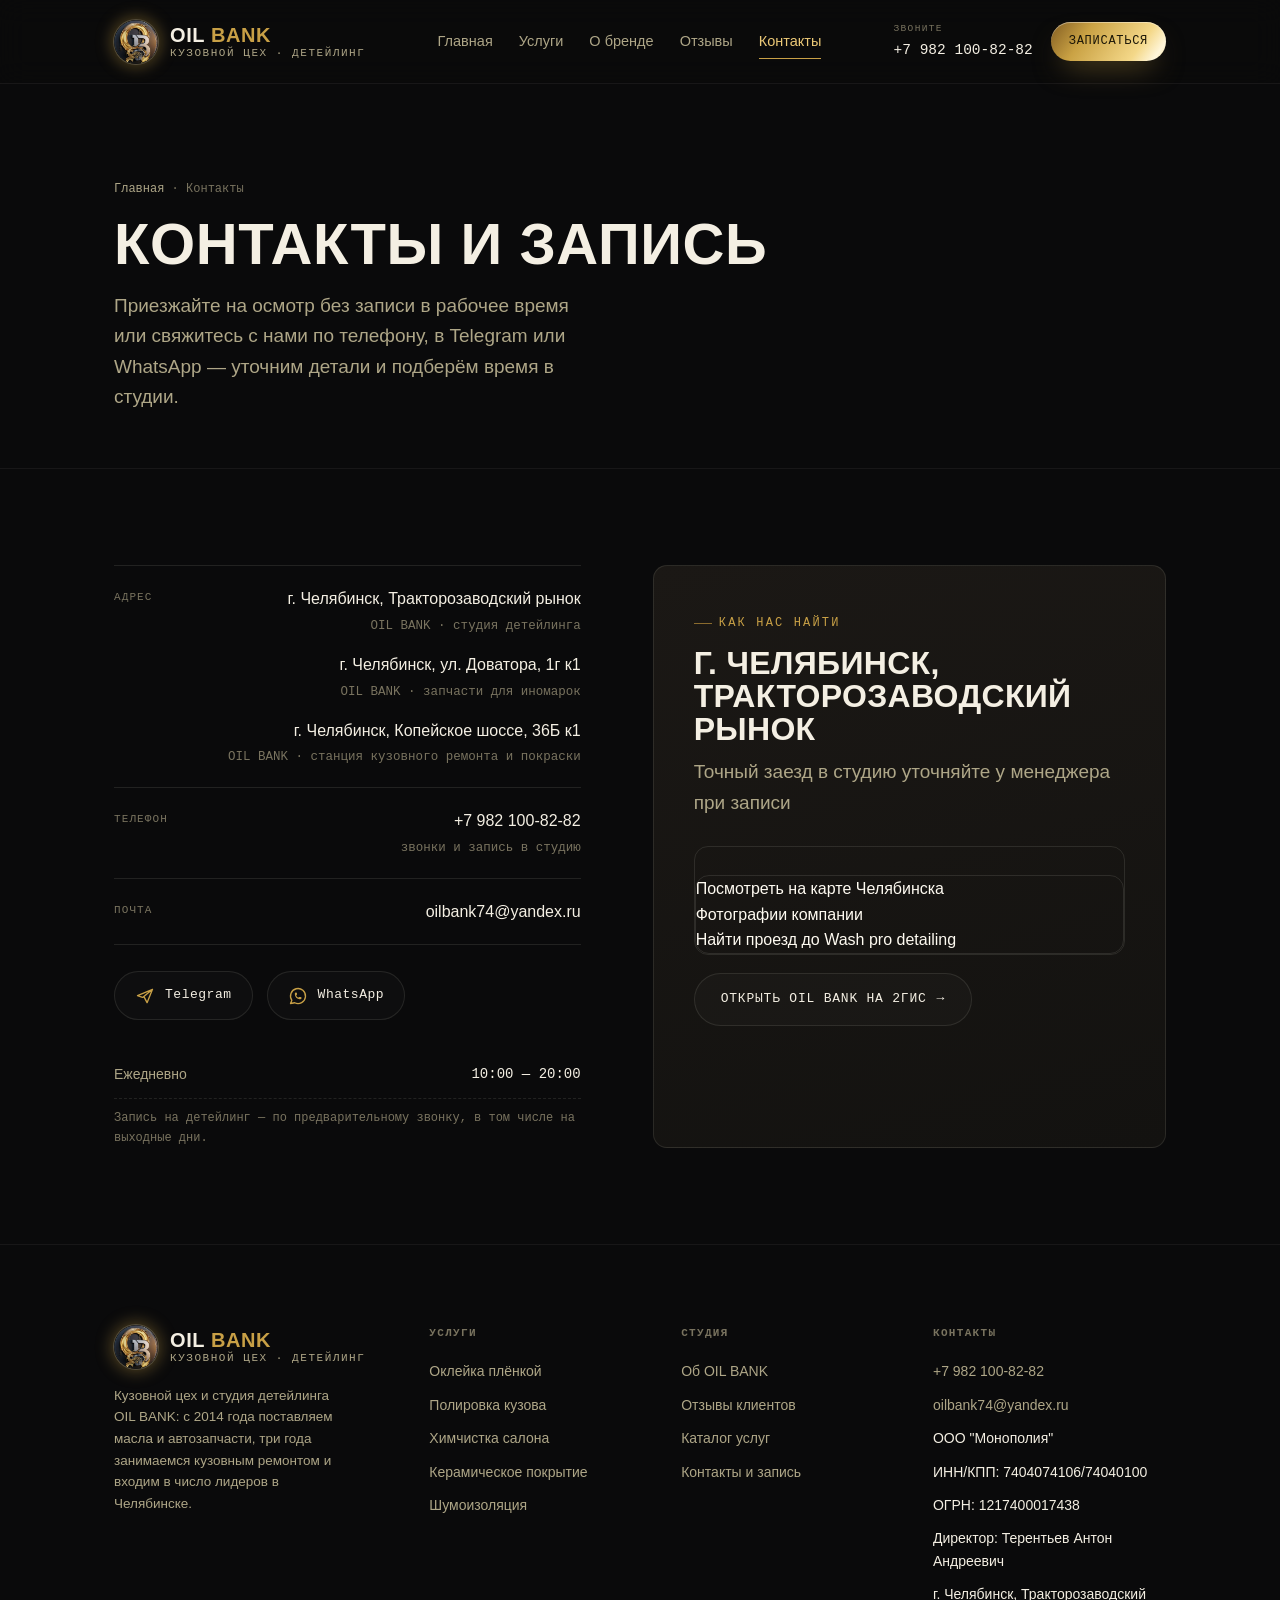
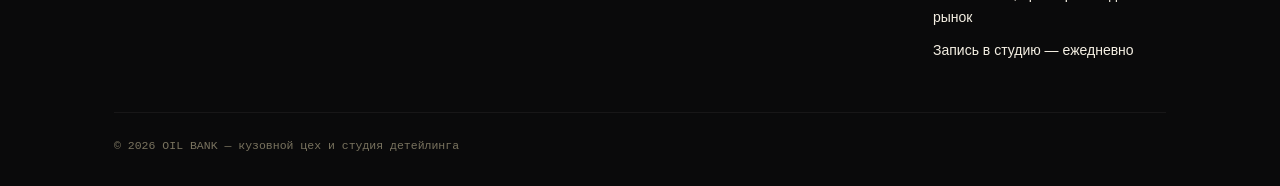
==== commit 9927a794: "changed ALL (new logo etc)" ====
--- a/contacts.html
+++ b/contacts.html
@@ -3,9 +3,9 @@
 <head>
 <meta charset="UTF-8">
 <meta name="viewport" content="width=device-width, initial-scale=1">
-<title>Контакты и запись — OIL BANK Detailing, Челябинск</title>
-<meta name="description" content="OIL BANK Detailing в Челябинске: адрес, телефон, режим работы и мессенджеры для записи на оклейку плёнкой, полировку, химчистку, керамику или шумоизоляцию.">
-<link rel="icon" href="data:image/svg+xml,%3Csvg xmlns='http://www.w3.org/2000/svg' viewBox='0 0 32 32'%3E%3Crect width='32' height='32' rx='8' fill='%230a0a0b'/%3E%3Cpath d='M16 6c4.2 6.2 7.4 10 7.4 13.6a7.4 7.4 0 1 1-14.8 0C8.6 16 11.8 12.2 16 6Z' fill='%23c8a046'/%3E%3C/svg%3E">
+<title>Контакты и запись — OIL BANK, Челябинск</title>
+<meta name="description" content="Кузовной цех и студия детейлинга OIL BANK в Челябинске: адрес, телефон, режим работы и мессенджеры для записи на оклейку плёнкой, полировку, химчистку, керамику или шумоизоляцию.">
+<link rel="icon" type="image/png" href="images/logo-badge.png">
 <link rel="preconnect" href="https://fonts.googleapis.com">
 <link rel="preconnect" href="https://fonts.gstatic.com" crossorigin>
 <link href="https://fonts.googleapis.com/css2?family=Big+Shoulders+Display:wght@600;700;800&family=JetBrains+Mono:wght@400;500&family=Manrope:wght@400;500;600;700&display=swap" rel="stylesheet">
@@ -16,8 +16,12 @@
 
 <header class="site-header">
   <div class="container nav-row">
-    <a class="brand" href="index.html" aria-label="OIL BANK Detailing — на главную">
-      <img src="images/logo.jpg" alt="OIL BANK Detailing" class="brand-logo-img">
+    <a class="brand" href="index.html" aria-label="OIL BANK — на главную">
+      <img src="images/logo-badge.png" alt="OIL BANK — кузовной цех и студия детейлинга" class="brand-mark-img" width="44" height="44">
+      <span class="brand-text">
+        <span class="brand-name">OIL <b>BANK</b></span>
+        <span class="brand-tag">КУЗОВНОЙ ЦЕХ · ДЕТЕЙЛИНГ</span>
+      </span>
     </a>
 
     <nav class="main-nav" aria-label="Основная навигация">
@@ -44,7 +48,7 @@
     <div class="container">
       <span class="crumb"><a href="index.html">Главная</a> · Контакты</span>
       <h1>Контакты и запись</h1>
-      <p class="lede">Приезжайте на осмотр без записи в рабочее время или свяжитесь с нами по телефону, в Telegram или WhatsApp — уточним детали и подберём время в боксе.</p>
+      <p class="lede">Приезжайте на осмотр без записи в рабочее время или свяжитесь с нами по телефону, в Telegram или WhatsApp — уточним детали и подберём время в студии.</p>
     </div>
   </section>
 
@@ -55,11 +59,15 @@
         <div class="contact-list">
           <div class="row">
             <span class="label">Адрес</span>
-            <span class="val">г. Челябинск,<br>​Тракторозаводский рынок<small>OIL BANK · детейлинг-бокс</small></span>
+            <div class="val-list">
+              <span class="val">г. Челябинск, Тракторозаводский рынок<small>OIL BANK · студия детейлинга</small></span>
+              <span class="val">г. Челябинск, ул. Доватора, 1г к1<small>OIL BANK · запчасти для иномарок</small></span>
+              <span class="val">г. Челябинск, Копейское шоссе, 36Б к1<small>OIL BANK · станция кузовного ремонта и покраски</small></span>
+            </div>
           </div>
           <div class="row">
             <span class="label">Телефон</span>
-            <span class="val"><a href="tel:+79821008282">+7 982 100-82-82</a><small>звонки и запись на бокс</small></span>
+            <span class="val"><a href="tel:+79821008282">+7 982 100-82-82</a><small>звонки и запись в студию</small></span>
           </div>
           <div class="row">
             <span class="label">Почта</span>
@@ -73,7 +81,7 @@
             <span>Telegram</span>
           </a>
           <a class="messenger-btn" href="https://wa.me/79821008282" target="_blank" rel="noopener" aria-label="Написать в WhatsApp">
-            <svg viewBox="0 0 24 24" fill="none" aria-hidden="true"><path d="M12 21c-4.97 0-9-3.69-9-8.25S7.03 4.5 12 4.5s9 3.69 9 8.25c0 1.54-.46 2.98-1.27 4.22l.9 3.28-3.59-.86A9.6 9.6 0 0 1 12 21Z" stroke="currentColor" stroke-width="1.6" stroke-linejoin="round"/><path d="M8.7 11c.3 2 2.1 3.8 4.1 4.1" stroke="currentColor" stroke-width="1.6" stroke-linecap="round"/></svg>
+            <svg viewBox="0 0 24 24" fill="none" aria-hidden="true"><path d="M3 21l1.65-3.8a9 9 0 1 1 3.4 2.9L3 21Z" stroke="currentColor" stroke-width="1.6" stroke-linecap="round" stroke-linejoin="round"/><path d="M9 10a.5.5 0 0 0 1 0v-1a.5.5 0 0 0-1 0v1a5 5 0 0 0 5 5h1a.5.5 0 0 0 0-1h-1a.5.5 0 0 0 0 1" stroke="currentColor" stroke-width="1.6" stroke-linecap="round" stroke-linejoin="round"/></svg>
             <span>WhatsApp</span>
           </a>
         </div>
@@ -87,10 +95,16 @@
       <div class="contact-map-panel">
         <span class="eyebrow">Как нас найти</span>
         <h2 style="margin-top:14px;font-size:clamp(24px,3vw,32px);">г. Челябинск, ​Тракторозаводский рынок</h2>
+        <p class="lede" style="margin-top:12px;">Точный заезд в студию уточняйте у менеджера при записи</p>
 
         <div class="map-frame" style="margin-top:28px;">
+          <div class="map-frame" style="margin-top:28px;">
           <a class="dg-widget-link" href="http://2gis.ru/chelyabinsk/firm/70000001047878276/center/61.456786,55.165104/zoom/16?utm_medium=widget-source&utm_campaign=firmsonmap&utm_source=bigMap">Посмотреть на карте Челябинска</a><div class="dg-widget-link"><a href="http://2gis.ru/chelyabinsk/firm/70000001047878276/photos/70000001047878276/center/61.456786,55.165104/zoom/17?utm_medium=widget-source&utm_campaign=firmsonmap&utm_source=photos">Фотографии компании</a></div><div class="dg-widget-link"><a href="http://2gis.ru/chelyabinsk/center/61.456786,55.165104/zoom/16/routeTab/rsType/bus/to/61.456786,55.165104╎Wash pro detailing?utm_medium=widget-source&utm_campaign=firmsonmap&utm_source=route">Найти проезд до Wash pro detailing</a></div><script charset="utf-8" src="https://widgets.2gis.com/js/DGWidgetLoader.js"></script><script charset="utf-8">new DGWidgetLoader({"width":640,"height":600,"borderColor":"#a3a3a3","pos":{"lat":55.165104,"lon":61.456786,"zoom":16},"opt":{"city":"chelyabinsk"},"org":[{"id":"70000001047878276"}]});</script><noscript style="color:#c00;font-size:16px;font-weight:bold;">Виджет карты использует JavaScript. Включите его в настройках вашего браузера.</noscript>
         </div>
+        </div>
+        
+        <a class="btn btn-ghost btn-arrow" style="margin-top:18px;" href="https://2gis.ru/chelyabinsk/branches/70000001044820329/firm/70000001047878276/61.456786%2C55.165104?m=61.456786%2C55.165104%2F16" target="_blank" rel="noopener">Открыть OIL BANK на 2ГИС</a>
+      </div>
 
     </div>
   </section>
@@ -101,10 +115,14 @@
   <div class="container">
     <div class="footer-grid">
       <div class="footer-brand">
-        <a class="brand" href="index.html" aria-label="OIL BANK Detailing — на главную">
-        <img src="images/logo.jpg" alt="OIL BANK Detailing" class="brand-logo-img">
+        <a class="brand" href="index.html" aria-label="OIL BANK — на главную">
+          <img src="images/logo-badge.png" alt="OIL BANK — кузовной цех и студия детейлинга" class="brand-mark-img" width="44" height="44">
+          <span class="brand-text">
+            <span class="brand-name">OIL <b>BANK</b></span>
+            <span class="brand-tag">КУЗОВНОЙ ЦЕХ · ДЕТЕЙЛИНГ</span>
+          </span>
         </a>
-        <p>Студия детейлинга и стайлинга от компании, которая с 2014 года поставляет масла и автозапчасти для иномарок в Челябинске.</p>
+        <p>Кузовной цех и студия детейлинга OIL BANK: с 2014 года поставляем масла и автозапчасти, три года занимаемся кузовным ремонтом и входим в число лидеров в Челябинске.</p>
       </div>
 
       <div class="footer-col">
@@ -121,8 +139,7 @@
       <div class="footer-col">
         <h4>Студия</h4>
         <ul>
-          <li><a href="index.html#heritage">О бренде OIL BANK</a></li>
-          <li><a href="index.html#tariffs">Тарифы обслуживания</a></li>
+          <li><a href="index.html#heritage">Об OIL BANK</a></li>
           <li><a href="index.html#reviews">Отзывы клиентов</a></li>
           <li><a href="services.html">Каталог услуг</a></li>
           <li><a href="contacts.html">Контакты и запись</a></li>
@@ -138,14 +155,14 @@
           <li>ИНН/КПП: 7404074106/74040100</li>
           <li>ОГРН: 1217400017438</li>
           <li>Директор: Терентьев Антон Андреевич</li>
-          <li>г. Челябинск, ул. Доватора, 1г к1</li>
-          <li>Запись на бокс — ежедневно</li>
+          <li>г. Челябинск, Тракторозаводский рынок</li>
+          <li>Запись в студию — ежедневно</li>
         </ul>
       </div>
     </div>
 
     <div class="foot-bottom">
-      <span>© <span data-year>2026</span> OIL BANK Detailing — направление компании OIL BANK</span>
+      <span>© <span data-year>2026</span> OIL BANK — кузовной цех и студия детейлинга</span>
     </div>
   </div>
 </footer>
--- a/css/style.css
+++ b/css/style.css
@@ -1,8 +1,4 @@
-/* =================================================================
-   OIL BANK DETAILING — design tokens & components
-   Palette: near-black ground + brass/gold accent + warm bone ink
-   Type: Big Shoulders Display (display) / Manrope (body) / JetBrains Mono (utility)
-================================================================= */
+
 
 :root{
   /* color */
@@ -21,6 +17,11 @@
   --gold-ink:  #1b1607; /* text on gold */
   --ok:        #7f9a73;
 
+  /* liquid-gold sheen — echoes the oil swirl in the real signage */
+  --gold-liquid: linear-gradient(125deg, #6b4717 0%, #caa244 20%, #f4d889 42%, #fff6da 50%, #f0cf72 58%, #caa244 75%, #7a541d 100%);
+  /* brushed steel — echoes the metal letter in the real signage */
+  --metal-brushed: linear-gradient(100deg, #5d6063 0%, #a9adb1 26%, #eef0f1 46%, #c7cbce 58%, #84878a 78%, #5d6063 100%);
+
   /* type */
   --f-display: "Big Shoulders Display", "Arial Narrow", sans-serif;
   --f-body: "Manrope", -apple-system, "Segoe UI", sans-serif;
@@ -152,11 +153,14 @@
   transition:transform .25s var(--ease), box-shadow .25s var(--ease), background .25s var(--ease), border-color .25s var(--ease);
 }
 .btn-primary{
-  background:linear-gradient(180deg, var(--gold-bright), var(--gold));
+  background:var(--gold-liquid);
+  background-size:200% 200%;
+  background-position:0% 50%;
   color:var(--gold-ink);
   box-shadow:0 1px 0 rgba(255,255,255,.4) inset, 0 14px 30px -12px rgba(200,160,70,.55);
-}
-.btn-primary:hover{transform:translateY(-2px);box-shadow:0 1px 0 rgba(255,255,255,.5) inset, 0 18px 34px -10px rgba(200,160,70,.7);}
+  transition:transform .25s var(--ease), box-shadow .25s var(--ease), background-position .4s var(--ease), border-color .25s var(--ease);
+}
+.btn-primary:hover{transform:translateY(-2px);box-shadow:0 1px 0 rgba(255,255,255,.5) inset, 0 18px 34px -10px rgba(200,160,70,.7);background-position:100% 50%;}
 .btn-ghost{
   border:1px solid var(--line);
   color:var(--ink);
@@ -204,8 +208,13 @@
   gap:24px;
 }
 
-.brand{display:flex;align-items:center;gap:10px;flex-shrink:0;}
-.brand-mark{width:30px;height:30px;flex-shrink:0;}
+.brand{display:flex;align-items:center;gap:12px;flex-shrink:0;}
+.brand-mark-img{
+  width:44px;height:44px;border-radius:50%;flex-shrink:0;
+  object-fit:cover;
+  box-shadow:0 0 0 1px rgba(244,239,227,.18), 0 0 16px 3px rgba(200,160,70,.38);
+  background:#0d0c0a;
+}
 .brand-text{display:flex;flex-direction:column;line-height:1;}
 .brand-name{
   font-family:var(--f-display);
@@ -217,10 +226,10 @@
 .brand-name b{color:var(--gold);font-weight:700;}
 .brand-tag{
   font-family:var(--f-mono);
-  font-size:9.5px;
-  letter-spacing:.28em;
-  color:var(--ink-faint);
+  font-size:11px;
+  letter-spacing:.14em;
   margin-top:3px;
+  color:var(--ink-dim);
 }
 
 .main-nav{display:flex;align-items:center;gap:26px;}
@@ -309,6 +318,7 @@
   font-style:normal;
   color:var(--gold);
 }
+.hero h1 .h1-brand{font-size:1.18em;}
 .hero .lede{margin-top:22px;font-size:clamp(16px,1.5vw,18.5px);}
 .hero-ctas{display:flex;gap:16px;margin-top:34px;flex-wrap:wrap;}
 
@@ -324,17 +334,17 @@
   border-bottom:1px solid var(--line);
   padding-bottom:14px;margin-bottom:6px;
 }
-.statement-head .eyebrow{font-size:10.5px;}
-.statement-head time{font-family:var(--f-mono);font-size:11px;color:var(--ink-faint);}
+.statement-head .eyebrow{font-size:12px;}
+.statement-head time{font-family:var(--f-mono);font-size:12.5px;color:var(--ink-faint);}
 .statement-row{
   display:flex;align-items:baseline;gap:8px;
   padding:13px 0;
   border-bottom:1px dashed var(--line);
 }
 .statement-row:last-child{border-bottom:0;}
-.statement-row .label{font-size:13.5px;color:var(--ink-dim);white-space:nowrap;}
+.statement-row .label{font-size:15px;color:var(--ink-dim);white-space:nowrap;}
 .statement-row .fill{flex:1;border-bottom:1px dotted var(--line);transform:translateY(-4px);}
-.statement-row .value{font-family:var(--f-mono);font-size:14px;color:var(--gold-bright);white-space:nowrap;}
+.statement-row .value{font-family:var(--f-mono);font-size:16.5px;font-weight:500;color:var(--gold-bright);white-space:nowrap;}
 
 /* =================================================================
    HERITAGE BAND
@@ -355,6 +365,20 @@
   letter-spacing:-.02em;
 }
 .heritage-figure span{display:block;font-family:var(--f-body);font-size:13px;letter-spacing:.1em;text-transform:uppercase;color:var(--ink-faint);margin-top:10px;}
+.heritage-photo{
+  margin-top:24px;
+  border-radius:var(--radius);
+  overflow:hidden;
+  border:1px solid var(--line);
+  box-shadow:0 20px 40px -24px rgba(0,0,0,.6);
+}
+.heritage-photo img{width:100%;object-fit:cover;display:block;}
+.heritage-photo span{
+  display:block;padding:12px 14px;
+  font-family:var(--f-mono);font-size:11px;letter-spacing:.04em;
+  color:var(--ink-faint);text-transform:none;
+  background:var(--bg-1);border-top:1px solid var(--line);
+}
 .heritage-text p{margin-top:18px;color:var(--ink-dim);max-width:54ch;}
 .heritage-stats{display:flex;gap:36px;margin-top:30px;flex-wrap:wrap;}
 .heritage-stats div b{display:block;font-family:var(--f-mono);font-size:22px;color:var(--gold-bright);}
@@ -413,23 +437,24 @@
 .trust-item:hover{background:var(--bg-2);}
 .trust-item .svc-icon{width:30px;height:30px;margin-bottom:16px;}
 .trust-item h3{font-size:16px;text-transform:none;letter-spacing:0;font-family:var(--f-body);font-weight:700;}
-.trust-item p{margin-top:10px;font-size:13.5px;color:var(--ink-dim);}
+.trust-item p{margin-top:10px;font-size:15.5px;color:var(--ink-dim);}
 
 /* =================================================================
    PROCESS
 ================================================================= */
-.process-section{padding:clamp(56px,8vw,96px) 0;border-bottom:1px solid var(--line-soft);}
-.process-grid{display:grid;grid-template-columns:repeat(4,1fr);gap:28px;}
-.process-step{position:relative;padding-top:30px;}
+.process-section{padding:clamp(76px,11vw,130px) 0;border-bottom:1px solid var(--line-soft);}
+.process-section h2{font-size:clamp(36px,4.8vw,58px);}
+.process-grid{display:grid;grid-template-columns:repeat(4,1fr);gap:40px;}
+.process-step{position:relative;padding-top:36px;}
 .process-step::before{
   content:"";position:absolute;top:0;left:0;width:100%;height:1px;background:var(--line);
 }
 .process-step::after{
   content:"";position:absolute;top:-1px;left:0;width:34px;height:2px;background:var(--gold);
 }
-.process-num{font-family:var(--f-mono);color:var(--gold);font-size:13px;letter-spacing:.05em;}
-.process-step h3{font-size:18px;margin-top:10px;text-transform:none;letter-spacing:0;font-family:var(--f-body);font-weight:700;}
-.process-step p{margin-top:8px;font-size:13.5px;color:var(--ink-dim);}
+.process-num{font-family:var(--f-mono);color:var(--gold);font-size:15.5px;letter-spacing:.05em;}
+.process-step h3{font-size:23px;margin-top:14px;text-transform:none;letter-spacing:0;font-family:var(--f-body);font-weight:700;}
+.process-step p{margin-top:10px;font-size:16px;color:var(--ink-dim);}
 
 /* =================================================================
    TARIFFS — bank-card signature
@@ -619,9 +644,9 @@
   padding:17px 22px;border-top:1px solid var(--line);
 }
 .price-row:nth-child(odd){background:rgba(244,239,227,.015);}
-.price-row .item{font-size:14.5px;color:var(--ink);}
-.price-row .item small{display:block;color:var(--ink-faint);font-size:12px;margin-top:3px;}
-.price-row .price{font-family:var(--f-mono);font-size:14.5px;color:var(--gold-bright);white-space:nowrap;}
+.price-row .item{font-size:16px;color:var(--ink);}
+.price-row .item small{display:block;color:var(--ink-faint);font-size:13px;margin-top:3px;}
+.price-row .price{font-family:var(--f-mono);font-size:16px;color:var(--gold-bright);white-space:nowrap;}
 .price-note{padding:14px 22px;font-size:12px;color:var(--ink-faint);background:var(--bg-1);border-top:1px solid var(--line);}
 
 /* =================================================================
@@ -632,11 +657,14 @@
 .contact-list{display:flex;flex-direction:column;gap:0;border-top:1px solid var(--line);}
 .contact-list .row{
   display:flex;justify-content:space-between;gap:16px;padding:20px 0;border-bottom:1px solid var(--line);
+  align-items:flex-start;
 }
 .contact-list .label{font-family:var(--f-mono);font-size:11px;letter-spacing:.1em;text-transform:uppercase;color:var(--ink-faint);padding-top:3px;}
 .contact-list .val{font-size:16px;text-align:right;}
 .contact-list .val a:hover{color:var(--gold-bright);}
 .contact-list .val small{display:block;color:var(--ink-faint);font-size:12.5px;margin-top:4px;font-family:var(--f-mono);}
+.contact-list .val-list{display:flex;flex-direction:column;gap:16px;align-items:flex-end;}
+.contact-list .val-list .val{text-align:right;}
 
 .messenger-links{display:flex;gap:14px;margin-top:26px;flex-wrap:wrap;}
 .messenger-btn{
@@ -753,6 +781,14 @@
   object-fit:cover;display:block;
   transition:transform .65s cubic-bezier(.2,.7,.2,1);
 }
+.gallery-placeholder{
+  width:100%;height:100%;
+  display:flex;flex-direction:column;align-items:center;justify-content:center;gap:14px;
+  background:linear-gradient(150deg, var(--bg-2), var(--bg-1));
+  color:var(--ink-faint);
+}
+.gallery-placeholder svg{width:36px;height:36px;color:var(--gold-dim);}
+.gallery-placeholder span{font-family:var(--f-mono);font-size:12.5px;letter-spacing:.08em;text-transform:uppercase;}
 .ob-slide.is-active .gallery-slide-inner img{transform:scale(1.03);}
 .gallery-caption{
   position:absolute;bottom:0;left:0;right:0;
@@ -844,9 +880,9 @@
 }
 
 /* =================================================================
-   ФОНОВОЕ ИЗОБРАЖЕНИЕ — back.jpg
+   ФОНОВОЕ ИЗОБРАЖЕНИЕ — реальная вывеска OIL BANK (storefront.jpg)
    Слои (снизу вверх):
-   1. back.jpg — приглушённый (opacity + blur)
+   1. storefront.jpg — приглушённый (opacity + blur), даёт тёплое золотое сияние
    2. тёмный градиент поверх (почти непрозрачный внизу, чуть светлее вверху)
    3. исходный grain/vignette body::before (уже есть в коде)
 ================================================================= */
@@ -855,12 +891,12 @@
   position: fixed;
   inset: 0;
   z-index: -2;               /* ниже body::before */
-  background-image: url('../images/back.jpg');
+  background-image: url('../images/storefront.jpg');
   background-size: cover;
-  background-position: center top;
+  background-position: center 30%;
   background-attachment: fixed;
-  opacity: 0.18;             /* фон очень приглушён — почти незаметен, но даёт текстуру */
-  filter: blur(1px) saturate(0.6);
+  opacity: 0.13;             /* фон очень приглушён — тёплое сияние, а не картинка */
+  filter: blur(3px) saturate(0.7);
   pointer-events: none;
 }
 
@@ -870,7 +906,7 @@
   background:
     radial-gradient(ellipse 900px 600px at 85% -10%, rgba(200,160,70,.12), transparent 60%),
     radial-gradient(ellipse 700px 500px at -10% 110%, rgba(200,160,70,.07), transparent 60%),
-    linear-gradient(180deg, rgba(10,10,11,.55) 0%, rgba(10,10,11,.80) 100%);
+    linear-gradient(180deg, rgba(10,10,11,.6) 0%, rgba(10,10,11,.85) 100%);
 }
 
 /* Для hero-секции — фон чуть проступает через менее тёмный оверлей */
@@ -878,12 +914,12 @@
   content: "";
   position: absolute;
   inset: 0;
-  background-image: url('../images/back.jpg');
+  background-image: url('../images/storefront.jpg');
   background-size: cover;
-  background-position: center;
+  background-position: center 25%;
   background-attachment: fixed;
-  opacity: 0.10;
-  filter: blur(2px) saturate(0.5);
+  opacity: 0.09;
+  filter: blur(4px) saturate(0.6);
   z-index: 0;
   pointer-events: none;
 }
